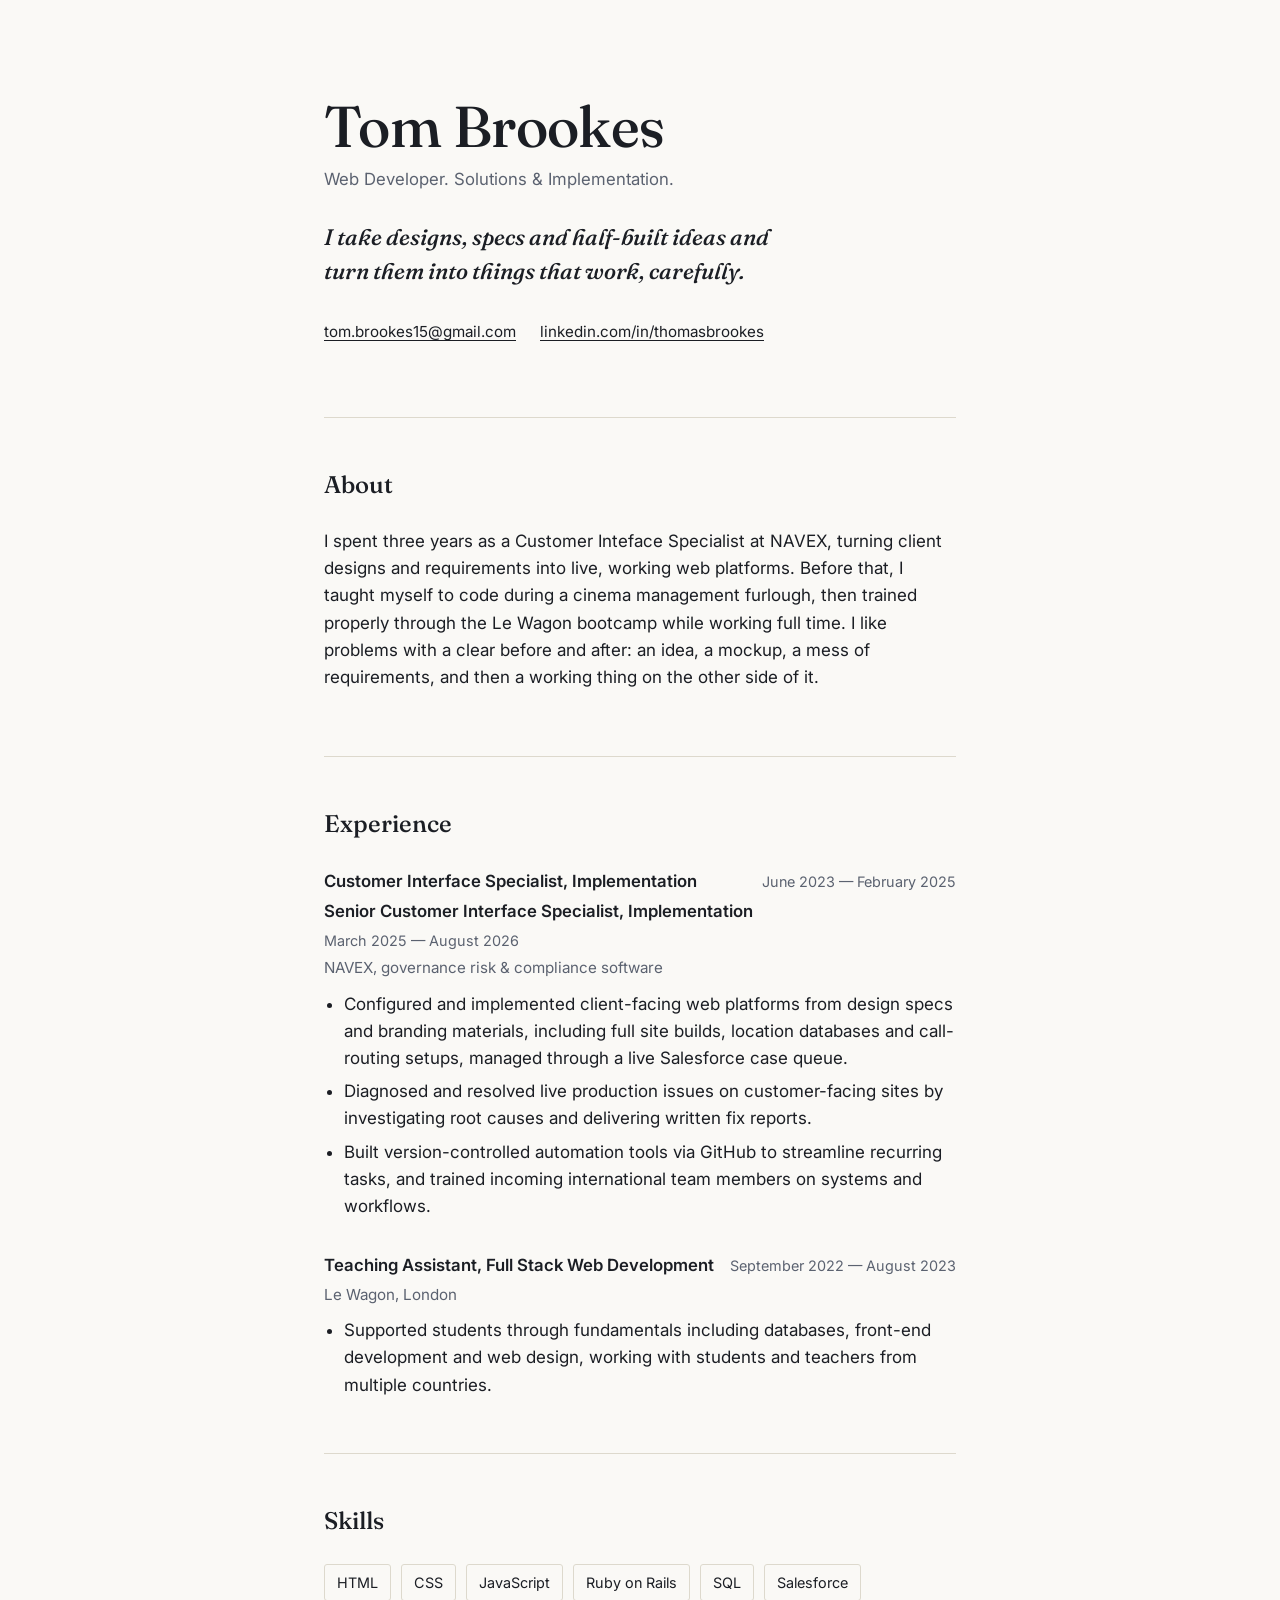
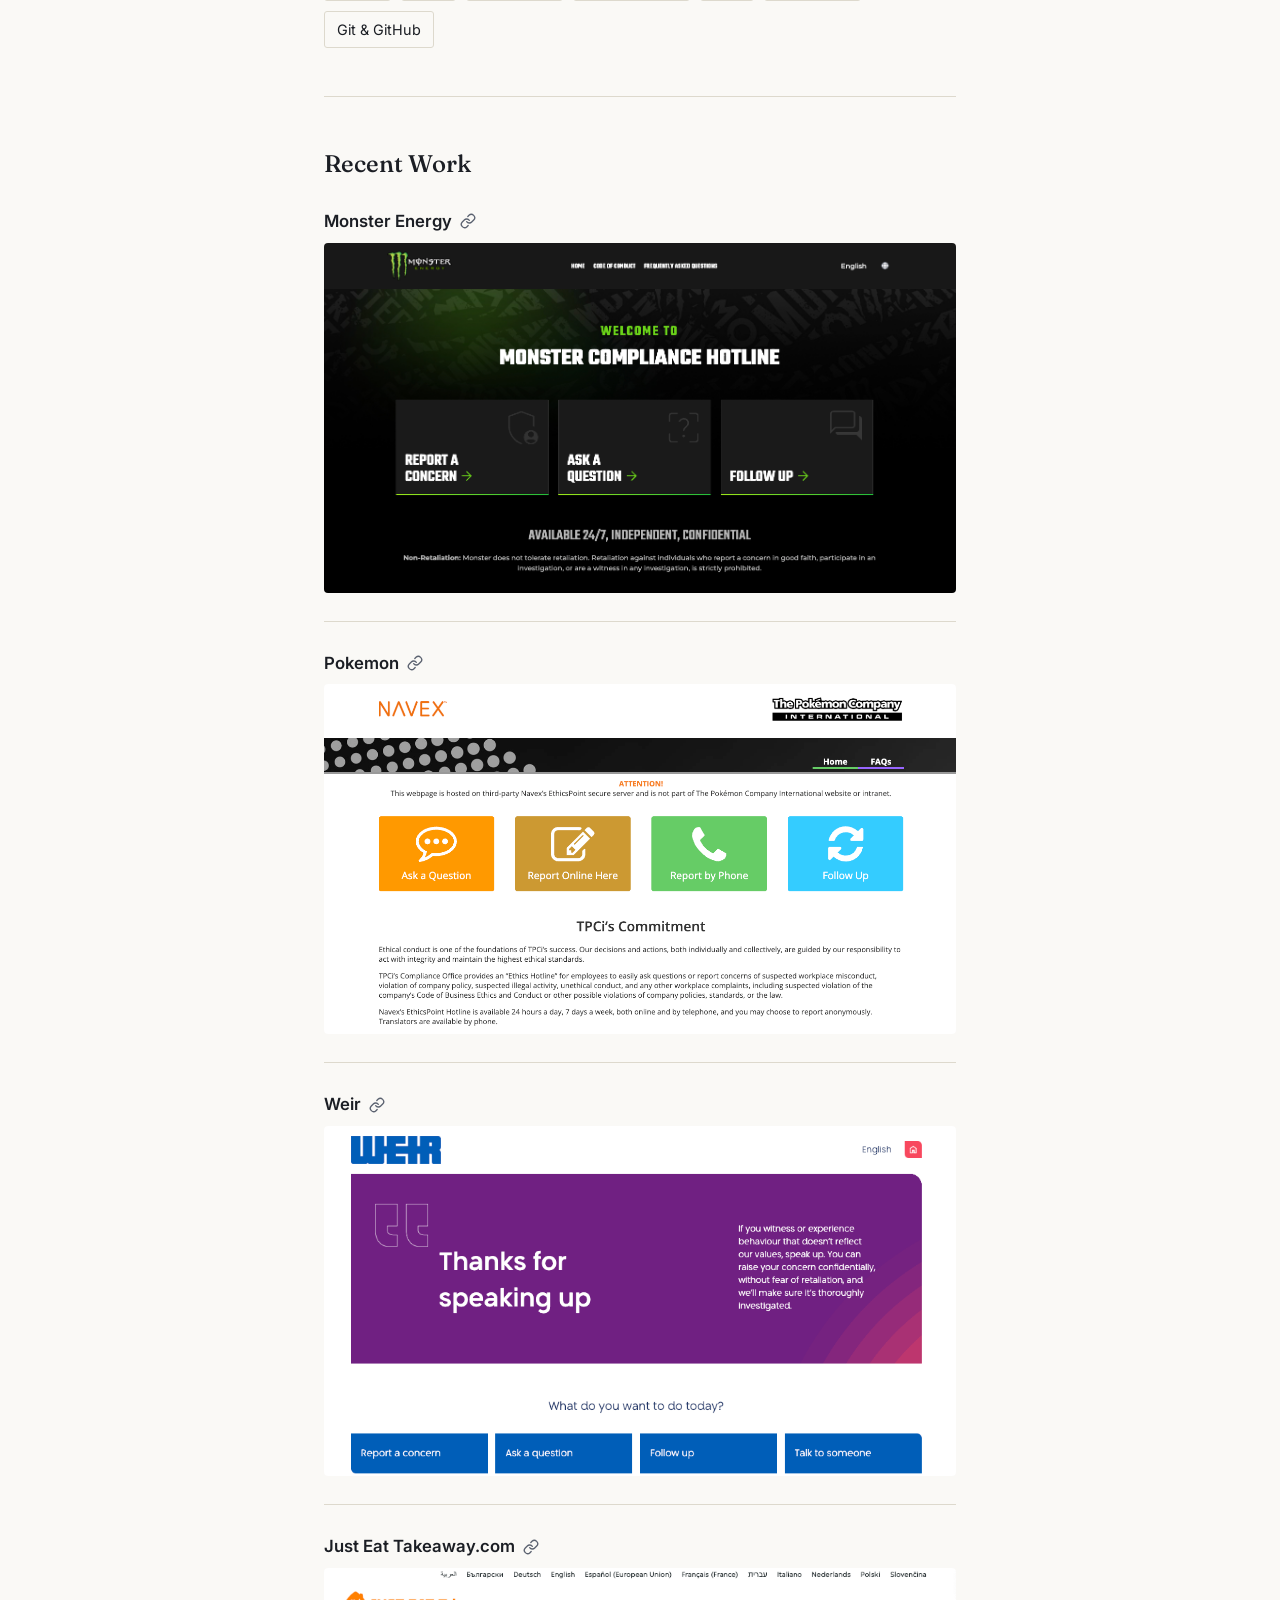
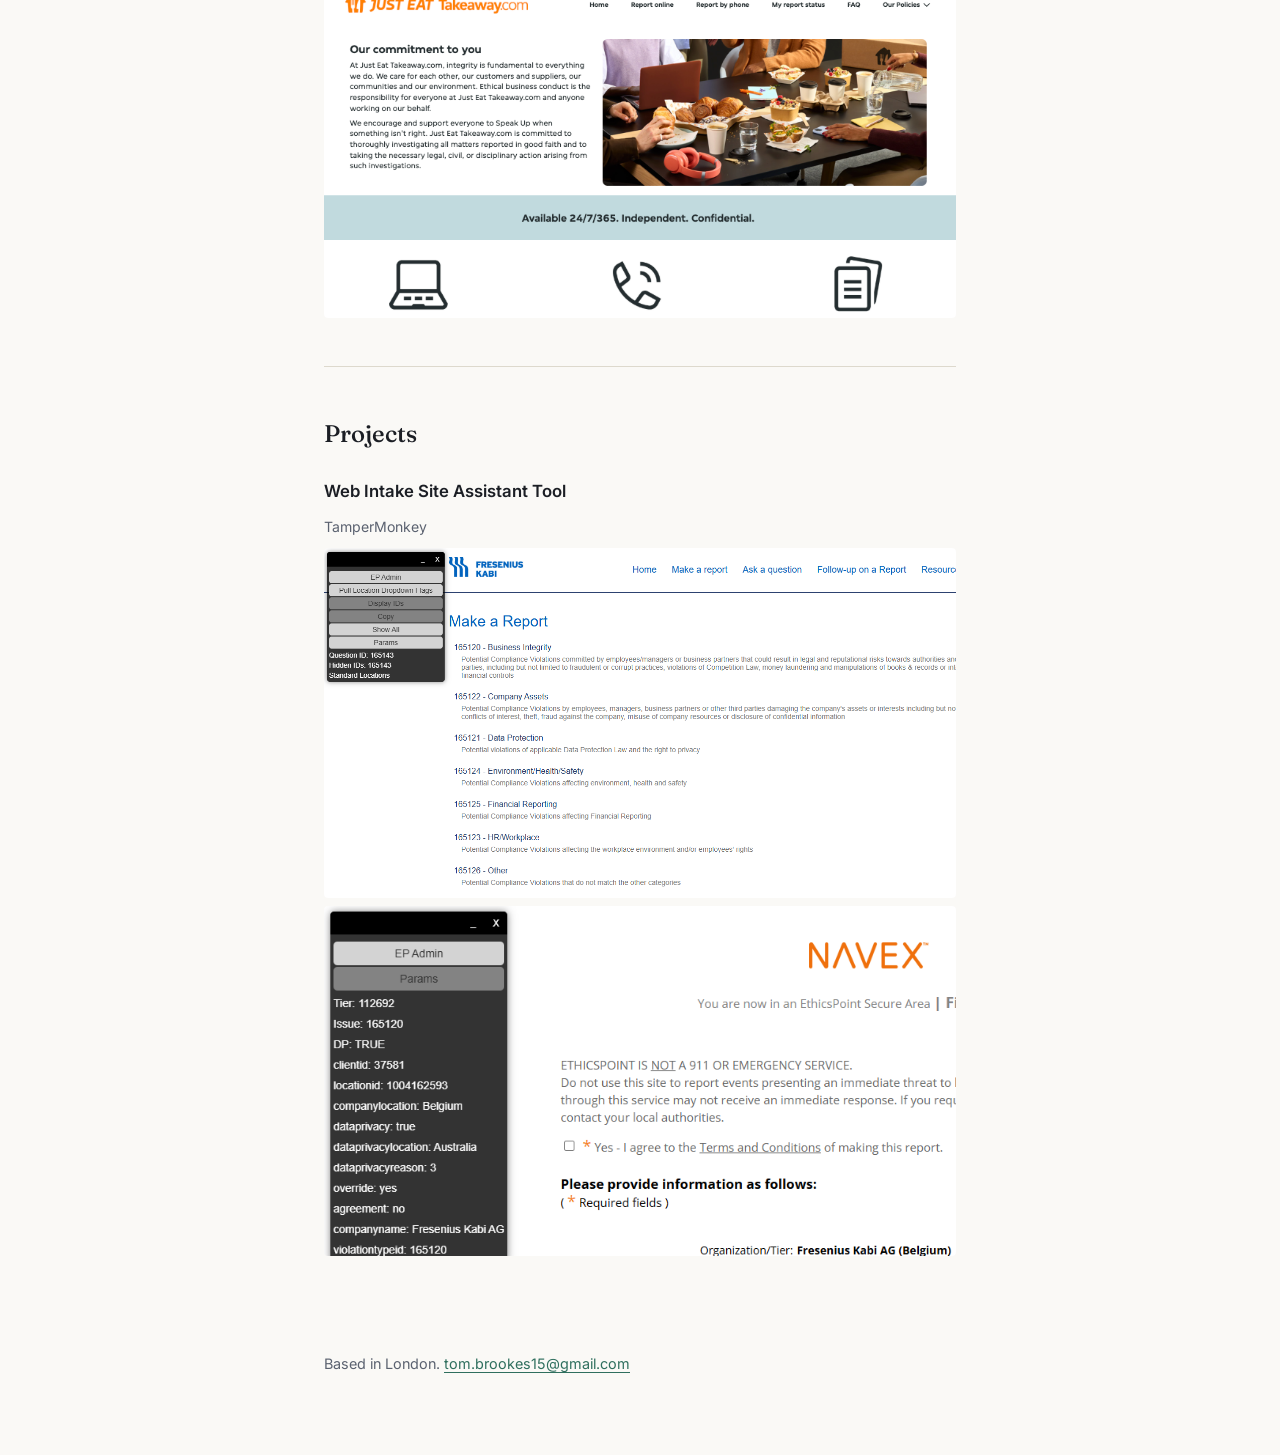
==== index.html @ 2d6aa116 "Restucture Added WIS links and reordered page" ====
<!DOCTYPE html>
<html lang="en">

<head>
    <meta charset="UTF-8">
    <meta name="viewport" content="width=device-width, initial-scale=1.0">
    <title>Tom Brookes — Web Developer</title>
    <meta name="description" content="Tom Brookes. Web Developer. Solutions and Implementation.">
    <link rel="stylesheet" href="style.css">
</head>

<body>
    <div class="wrap">
        <header class="hero">
            <h1>Tom Brookes</h1>
            <p class="role">Web Developer. Solutions &amp; Implementation.</p>
            <p class="statement">I take designs, specs and half-built ideas and turn them into things that work, carefully.</p>
            <nav class="contact-row">
                <a href="mailto:tom.brookes15@gmail.com">tom.brookes15@gmail.com</a>
                <a href="https://www.linkedin.com/in/thomasbrookes/">linkedin.com/in/thomasbrookes</a>
            </nav>
        </header>

        <section id="about">
            <h2>About</h2>
            <p class="lead">
                I spent three years as a Customer Inteface Specialist at NAVEX,
                turning client designs and requirements into live, working web platforms.
                Before that, I taught myself to code during a cinema management furlough,
                then trained properly through the Le Wagon bootcamp while working full
                time. I like problems with a clear before and after: an idea, a mockup,
                a mess of requirements, and then a working thing on the other side of it.
            </p>
        </section>

        <section id="experience">
            <h2>Experience</h2>

            <div class="entry">
                <div class="entry-head">
                    <h3>Customer Interface Specialist, Implementation</h3>
                    <span class="dates">June 2023 — February 2025</span>
                    <h3>Senior Customer Interface Specialist, Implementation</h3>
                    <span class="dates">March 2025 — August 2026</span>
                </div>
                <div class="org">NAVEX, governance risk &amp; compliance software</div>
                    <ul>
                        <li>Configured and implemented client-facing web platforms from design specs and branding materials, including full site builds, location databases and call-routing setups, managed through a live Salesforce case queue.</li>
                        <li>Diagnosed and resolved live production issues on customer-facing sites by investigating root causes and delivering written fix reports.</li>
                        <li>Built version-controlled automation tools via GitHub to streamline recurring tasks, and trained incoming international team members on systems and workflows.</li>
                    </ul>
            </div>

            <div class="entry">
                <div class="entry-head">
                    <h3>Teaching Assistant, Full Stack Web Development</h3>
                    <span class="dates">September 2022 — August 2023</span>
            </div>

            <div class="org">Le Wagon, London</div>
                <ul>
                    <li>Supported students through fundamentals including databases, front-end development and web design, working with students and teachers from multiple countries.</li>
                </ul>
            </div>
        </section>

        <section id="skills">
            <h2>Skills</h2>
            <div class="skills">
                <span>HTML</span>
                <span>CSS</span>
                <span>JavaScript</span>
                <span>Ruby on Rails</span>
                <span>SQL</span>
                <span>Salesforce</span>
                <span>Git &amp; GitHub</span>
            </div>
        </section>

        <section id="recent-work">
            <h2>Recent Work</h2>

            <div class="work">
                <h3>Monster Energy
                    <a class="work-link" href="https://secure.ethicspoint.com/domain/media/en/gui/1003482/index.html" target="_blank" rel="noopener" aria-label="Visit Monster Energy site">
                        <svg viewBox="0 0 24 24" width="16" height="16" fill="none" stroke="currentColor" stroke-width="2" stroke-linecap="round" stroke-linejoin="round" aria-hidden="true"><path d="M10 13a5 5 0 0 0 7.54.54l3-3a5 5 0 0 0-7.07-7.07l-1.72 1.71"/><path d="M14 11a5 5 0 0 0-7.54-.54l-3 3a5 5 0 0 0 7.07 7.07l1.71-1.71"/></svg>
                    </a>
                </h3>
                <p></p>
                <!-- <span class="meta">WordPress</span> -->
                <div class="screenshot monster"></div>
            </div>

            <div class="work">
                <h3>Pokemon
                    <a class="work-link" href="https://secure.ethicspoint.com/domain/media/en/gui/68422/index.html" target="_blank" rel="noopener" aria-label="Visit Pokemon site">
                        <svg viewBox="0 0 24 24" width="16" height="16" fill="none" stroke="currentColor" stroke-width="2" stroke-linecap="round" stroke-linejoin="round" aria-hidden="true"><path d="M10 13a5 5 0 0 0 7.54.54l3-3a5 5 0 0 0-7.07-7.07l-1.72 1.71"/><path d="M14 11a5 5 0 0 0-7.54-.54l-3 3a5 5 0 0 0 7.07 7.07l1.71-1.71"/></svg>
                    </a>
                </h3>
                <p></p>
                <!-- <span class="meta">Ruby on Rails, JavaScript ES6, SQL</span> -->
                <div class="screenshot pokemon"></div>
            </div>

            <div class="work">
                <h3>Weir
                    <a class="work-link" href="https://secure.ethicspoint.eu/domain/media/en/gui/102664/index.html" target="_blank" rel="noopener" aria-label="Visit Weir site">
                        <svg viewBox="0 0 24 24" width="16" height="16" fill="none" stroke="currentColor" stroke-width="2" stroke-linecap="round" stroke-linejoin="round" aria-hidden="true"><path d="M10 13a5 5 0 0 0 7.54.54l3-3a5 5 0 0 0-7.07-7.07l-1.72 1.71"/><path d="M14 11a5 5 0 0 0-7.54-.54l-3 3a5 5 0 0 0 7.07 7.07l1.71-1.71"/></svg>
                    </a>
                </h3>
                <p></p>
                <!-- <span class="meta">Ruby on Rails, JavaScript ES6, SQL</span> -->
                <div class="screenshot weir"></div>
            </div>

            <div class="work">
                <h3>Just Eat Takeaway.com
                    <a class="work-link" href="https://secure.ethicspoint.eu/domain/media/en/gui/114437/index.html" target="_blank" rel="noopener" aria-label="Visit Just Eat Takeaway.com site">
                        <svg viewBox="0 0 24 24" width="16" height="16" fill="none" stroke="currentColor" stroke-width="2" stroke-linecap="round" stroke-linejoin="round" aria-hidden="true"><path d="M10 13a5 5 0 0 0 7.54.54l3-3a5 5 0 0 0-7.07-7.07l-1.72 1.71"/><path d="M14 11a5 5 0 0 0-7.54-.54l-3 3a5 5 0 0 0 7.07 7.07l1.71-1.71"/></svg>
                    </a>
                </h3>
                <p></p>
                <!-- <span class="meta">Ruby on Rails, JavaScript ES6, SQL</span> -->
                <div class="screenshot jet"></div>
            </div>
        </section>

        <section id="projects">
            <h2>Projects</h2>

            <div class="project">
                <h3>Web Intake Site Assistant Tool</h3>
                <p></p>
                <span class="meta">TamperMonkey</span>
                <!-- <div class="screenshot tm-index"></div> -->
                <div class="screenshot tm-issues"></div>
                <div class="screenshot tm-params"></div>
            </div>

            <!-- <div class="project">
                <h3>Screen Pop Alert</h3>
                <p></p>
                <span class="meta">TamperMonkey</span>
                <div class="screenshot tm-greeting"></div>
            </div> -->
        </section>

        <footer>
            Based in London. <a href="mailto:tom.brookes15@gmail.com">tom.brookes15@gmail.com</a>
        </footer>
    </div>
</body>

</html>
---- style.css ----
@import url('https://fonts.googleapis.com/css2?family=Fraunces:ital,opsz,wght@0,9..144,100..900;1,9..144,100..900&family=Inter:ital,opsz,wght@0,14..32,100..900;1,14..32,100..900&display=swap');

:root {
  --bg: #faf9f6;
  --ink: #1b1e24;
  --muted: #5b6270;
  --accent: #2f6f5e;
  --line: #ddd9cd;
  --serif: 'Fraunces', serif;
  --sans: 'Inter', -apple-system, BlinkMacSystemFont, sans-serif;
}

* { box-sizing: border-box; }

body {
  margin: 0;
  background: var(--bg);
  color: var(--ink);
  font-family: var(--sans);
  font-size: 17px;
  line-height: 1.6;
  -webkit-font-smoothing: antialiased;
}

a { color: var(--accent); text-decoration-thickness: 1px; text-underline-offset: 3px; }
a:hover { text-decoration-thickness: 2px; }

.wrap {
  max-width: 680px;
  margin: 0 auto;
  padding: 0 24px;
}

header.hero {
  padding: 96px 0 72px;
}

.hero h1 {
  font-family: var(--serif);
  font-weight: 500;
  font-size: clamp(2.6rem, 6vw, 3.6rem);
  line-height: 1.08;
  margin: 0 0 8px;
  letter-spacing: -0.01em;
}

.hero .role {
  font-size: 1.05rem;
  color: var(--muted);
  margin: 0 0 28px;
}

.hero p.statement {
  font-family: var(--serif);
  font-style: italic;
  font-weight: 500;
  font-size: 1.4rem;
  line-height: 1.5;
  max-width: 30ch;
  color: var(--ink);
  margin: 0;
}

nav.contact-row {
  margin-top: 32px;
  font-size: 0.95rem;
  color: var(--muted);
}

nav.contact-row a { color: var(--ink); margin-right: 20px; }

section {
  padding: 48px 0;
  border-top: 1px solid var(--line);
}

section h2 {
  font-family: var(--serif);
  font-weight: 500;
  font-size: 1.5rem;
  margin: 0 0 24px;
}

section > p.lead {
  max-width: 58ch;
  color: var(--ink);
}

.entry {
  margin-bottom: 32px;
}
.entry:last-child { margin-bottom: 0; }

.entry-head {
  display: flex;
  justify-content: space-between;
  align-items: baseline;
  flex-wrap: wrap;
  gap: 4px 16px;
  margin-bottom: 4px;
}

.entry-head h3 {
  font-size: 1.05rem;
  font-weight: 600;
  margin: 0;
}

.entry-head .dates {
  font-size: 0.9rem;
  color: var(--muted);
  white-space: nowrap;
}

.entry .org {
  color: var(--muted);
  font-size: 0.95rem;
  margin-bottom: 10px;
}

.entry ul {
  margin: 0;
  padding-left: 20px;
}
.entry li { margin-bottom: 6px; }

.skills {
  display: flex;
  flex-wrap: wrap;
  gap: 10px;
}

.skills span {
  border: 1px solid var(--line);
  border-radius: 3px;
  padding: 6px 12px;
  font-size: 0.9rem;
  color: var(--ink);
}

.work,
.project {
  margin-bottom: 28px;
  padding-bottom: 28px;
  border-bottom: 1px solid var(--line);
}
.work:last-child { border-bottom: none; margin-bottom: 0; padding-bottom: 0;}
.project:last-child { border-bottom: none; margin-bottom: 0; padding-bottom: 0; }

.work h3,
.project h3 {
  font-size: 1.05rem;
  font-weight: 600;
  margin: 0 0 6px;
}

.work h3 {
  display: flex;
  align-items: center;
  gap: 8px;
}

.work-link {
  display: inline-flex;
  color: var(--muted);
  transition: color 0.15s ease;
}
.work-link:hover { color: var(--accent); }

.work p,
.project p {
  margin: 0 0 8px;
  color: var(--ink);
}

.work .meta,
.project .meta {
  font-size: 0.88rem;
  color: var(--muted);
}

.screenshot {
  width: 100%;
  height: 350px;
  background: #f5f5f5;
  border-radius: 4px;
  margin-top: 8px;
}

.screenshot.tm-index {
  background: url('/images/tm_index.png') no-repeat center / contain;
  height: 200px;
}

.screenshot.tm-issues {
  background: url('/images/tm_issues.png') no-repeat top left / cover;
}

.screenshot.tm-params {
  background: url('/images/tm_params.png') no-repeat top left / cover;
}

.screenshot.tm-greeting {
  background: url('/images/tm_greeting.png') no-repeat top center / cover;
}

.screenshot.monster {
  background: url('/images/img_monsterEnergy.png') no-repeat top center / cover;
}

.screenshot.pokemon {
  background: url('/images/img_thePokemonCompany.png') no-repeat top center / cover;
}

.screenshot.weir {
  background: url('/images/img_weir.png') no-repeat top center / cover;
}

.screenshot.jet {
  background: url('/images/img_jet.png') no-repeat top center / cover;
}

.placeholder {
  background: #fff7e6;
  border: 1px dashed #d9b36a;
  color: #7a5a1e;
  font-size: 0.82rem;
  padding: 2px 8px;
  border-radius: 3px;
}

footer {
  padding: 48px 0 80px;
  color: var(--muted);
  font-size: 0.9rem;
}

@media (max-width: 520px) {
  header.hero { padding: 64px 0 48px; }
  .entry-head { flex-direction: column; }
}
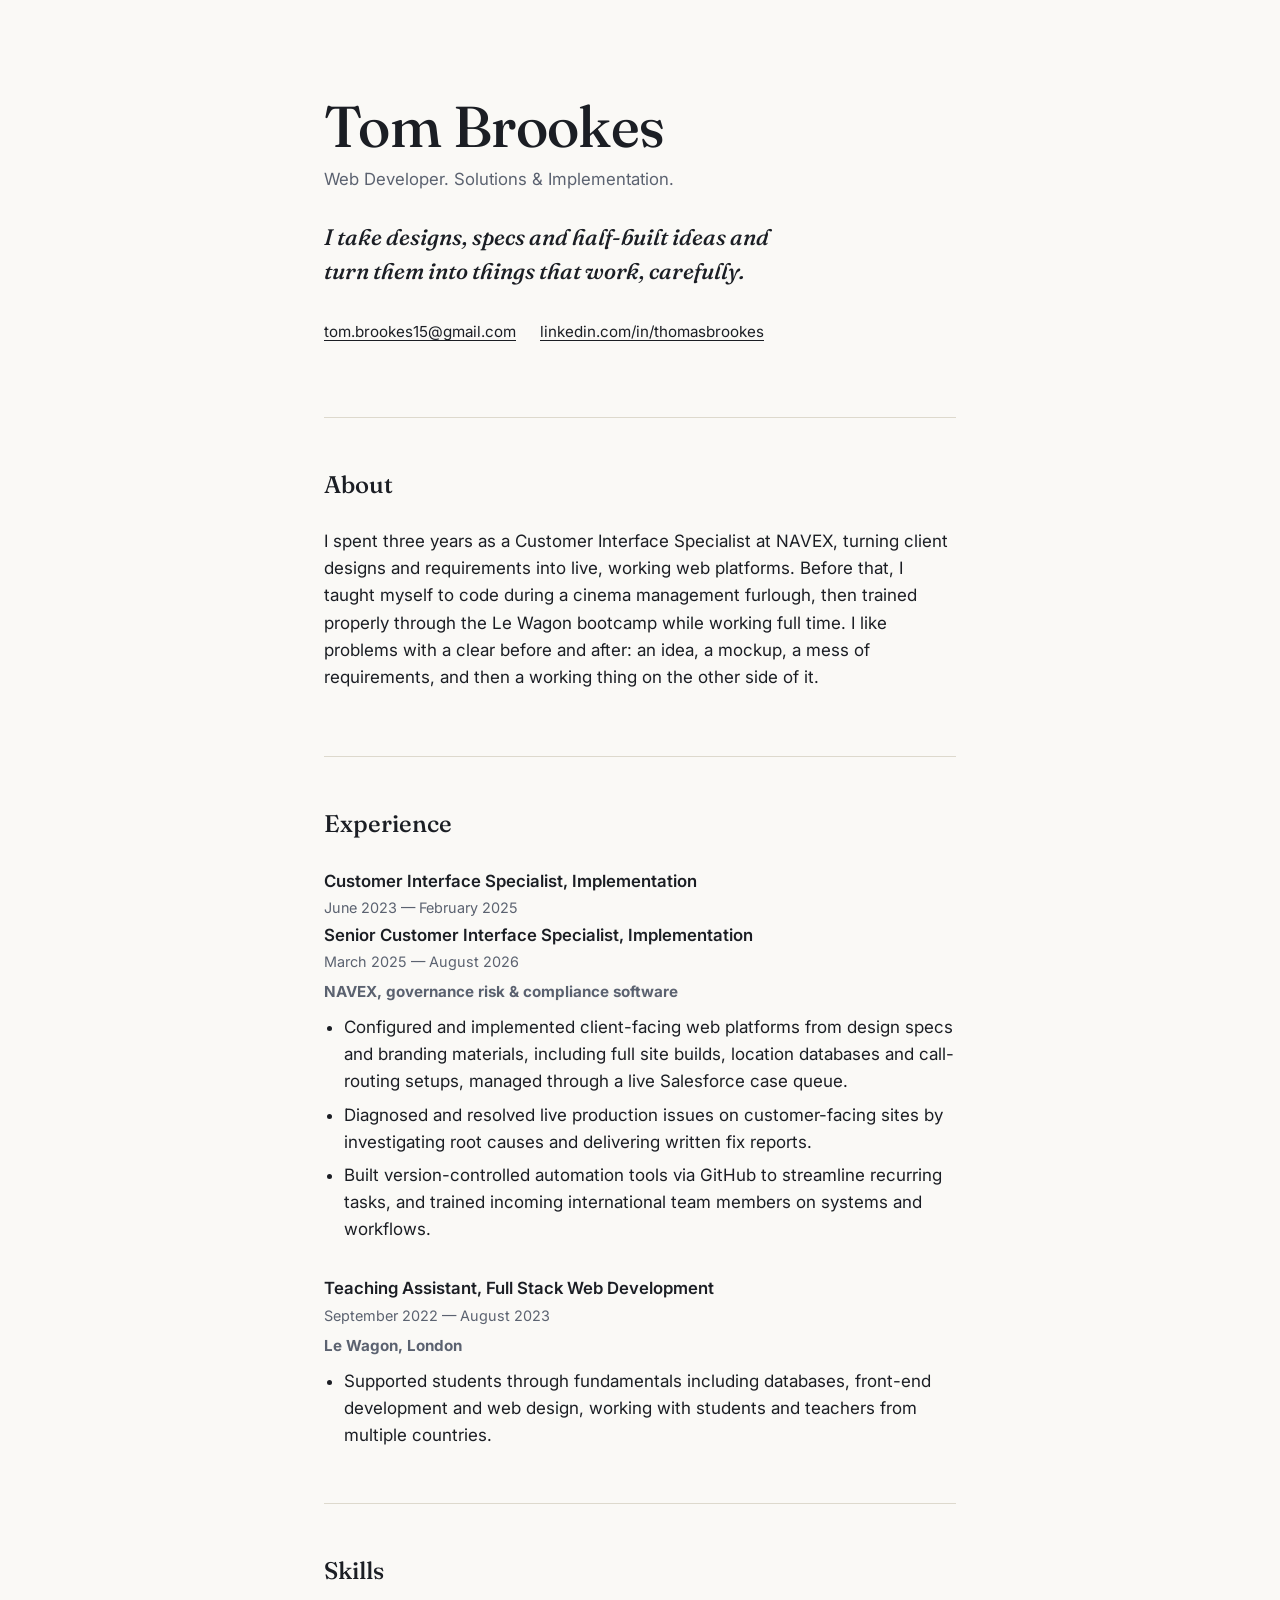
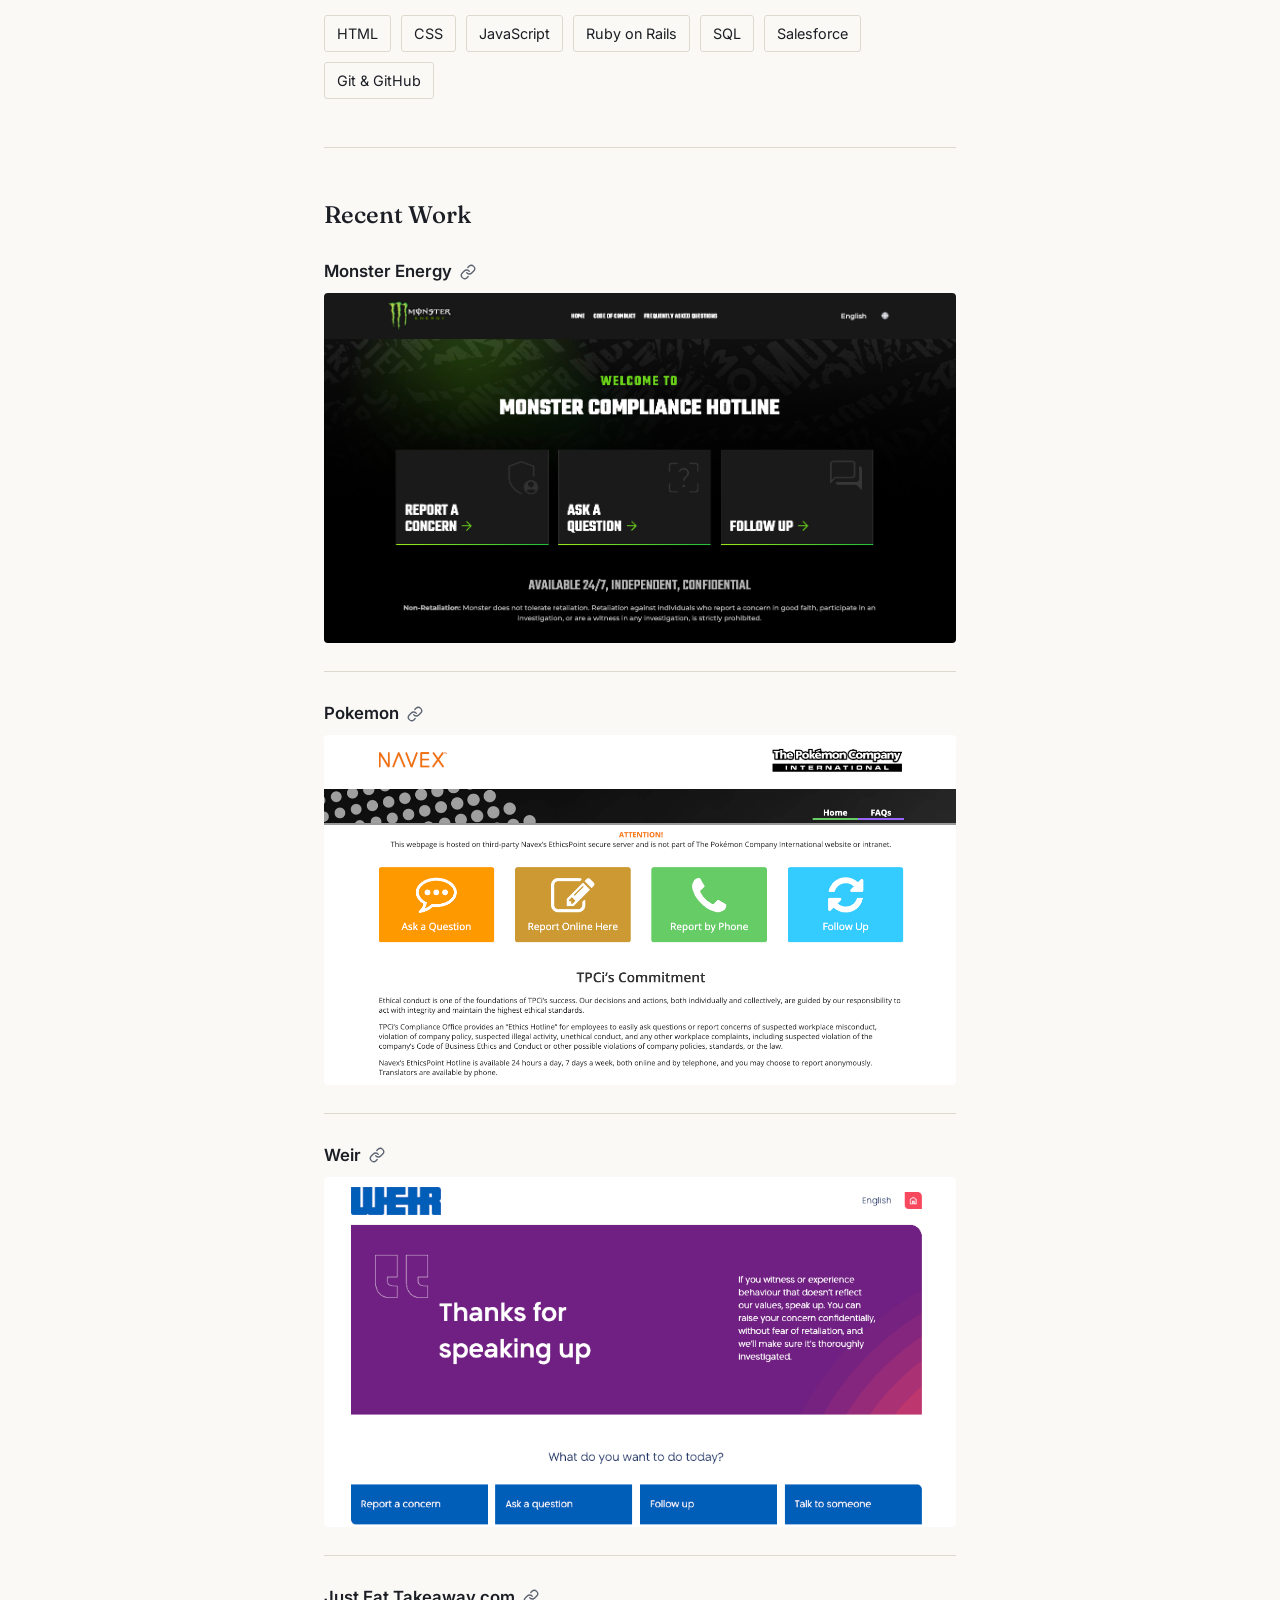
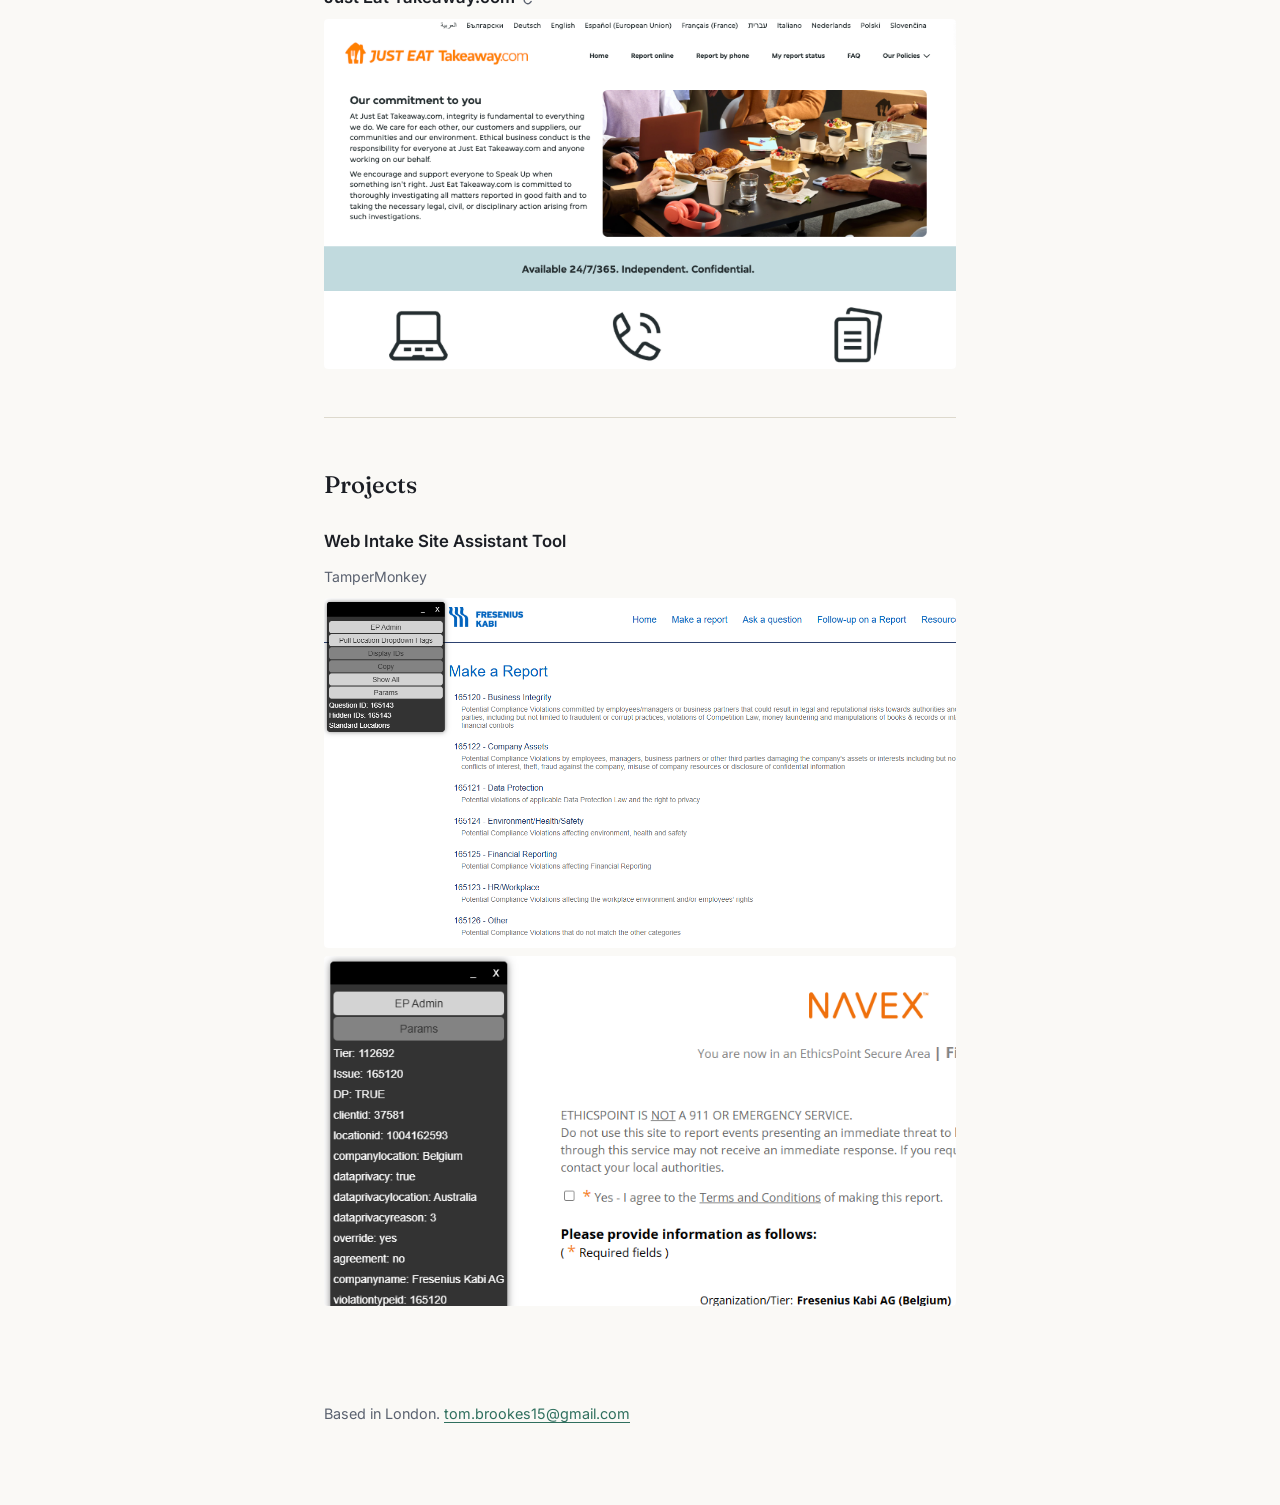
==== commit 7fc30935: "Self QA Corrected typo and restructured experience" ====
--- a/index.html
+++ b/index.html
@@ -24,7 +24,7 @@
         <section id="about">
             <h2>About</h2>
             <p class="lead">
-                I spent three years as a Customer Inteface Specialist at NAVEX,
+                I spent three years as a Customer Interface Specialist at NAVEX,
                 turning client designs and requirements into live, working web platforms.
                 Before that, I taught myself to code during a cinema management furlough,
                 then trained properly through the Le Wagon bootcamp while working full
@@ -38,10 +38,10 @@
 
             <div class="entry">
                 <div class="entry-head">
-                    <h3>Customer Interface Specialist, Implementation</h3>
-                    <span class="dates">June 2023 — February 2025</span>
-                    <h3>Senior Customer Interface Specialist, Implementation</h3>
-                    <span class="dates">March 2025 — August 2026</span>
+                  <h3>Customer Interface Specialist, Implementation</h3>
+                  <span class="dates">June 2023 — February 2025</span>
+                  <h3>Senior Customer Interface Specialist, Implementation</h3>
+                  <span class="dates">March 2025 — August 2026</span>
                 </div>
                 <div class="org">NAVEX, governance risk &amp; compliance software</div>
                     <ul>
--- a/style.css
+++ b/style.css
@@ -92,10 +92,6 @@
 .entry:last-child { margin-bottom: 0; }
 
 .entry-head {
-  display: flex;
-  justify-content: space-between;
-  align-items: baseline;
-  flex-wrap: wrap;
   gap: 4px 16px;
   margin-bottom: 4px;
 }
@@ -116,6 +112,7 @@
   color: var(--muted);
   font-size: 0.95rem;
   margin-bottom: 10px;
+  font-weight: bold;
 }
 
 .entry ul {
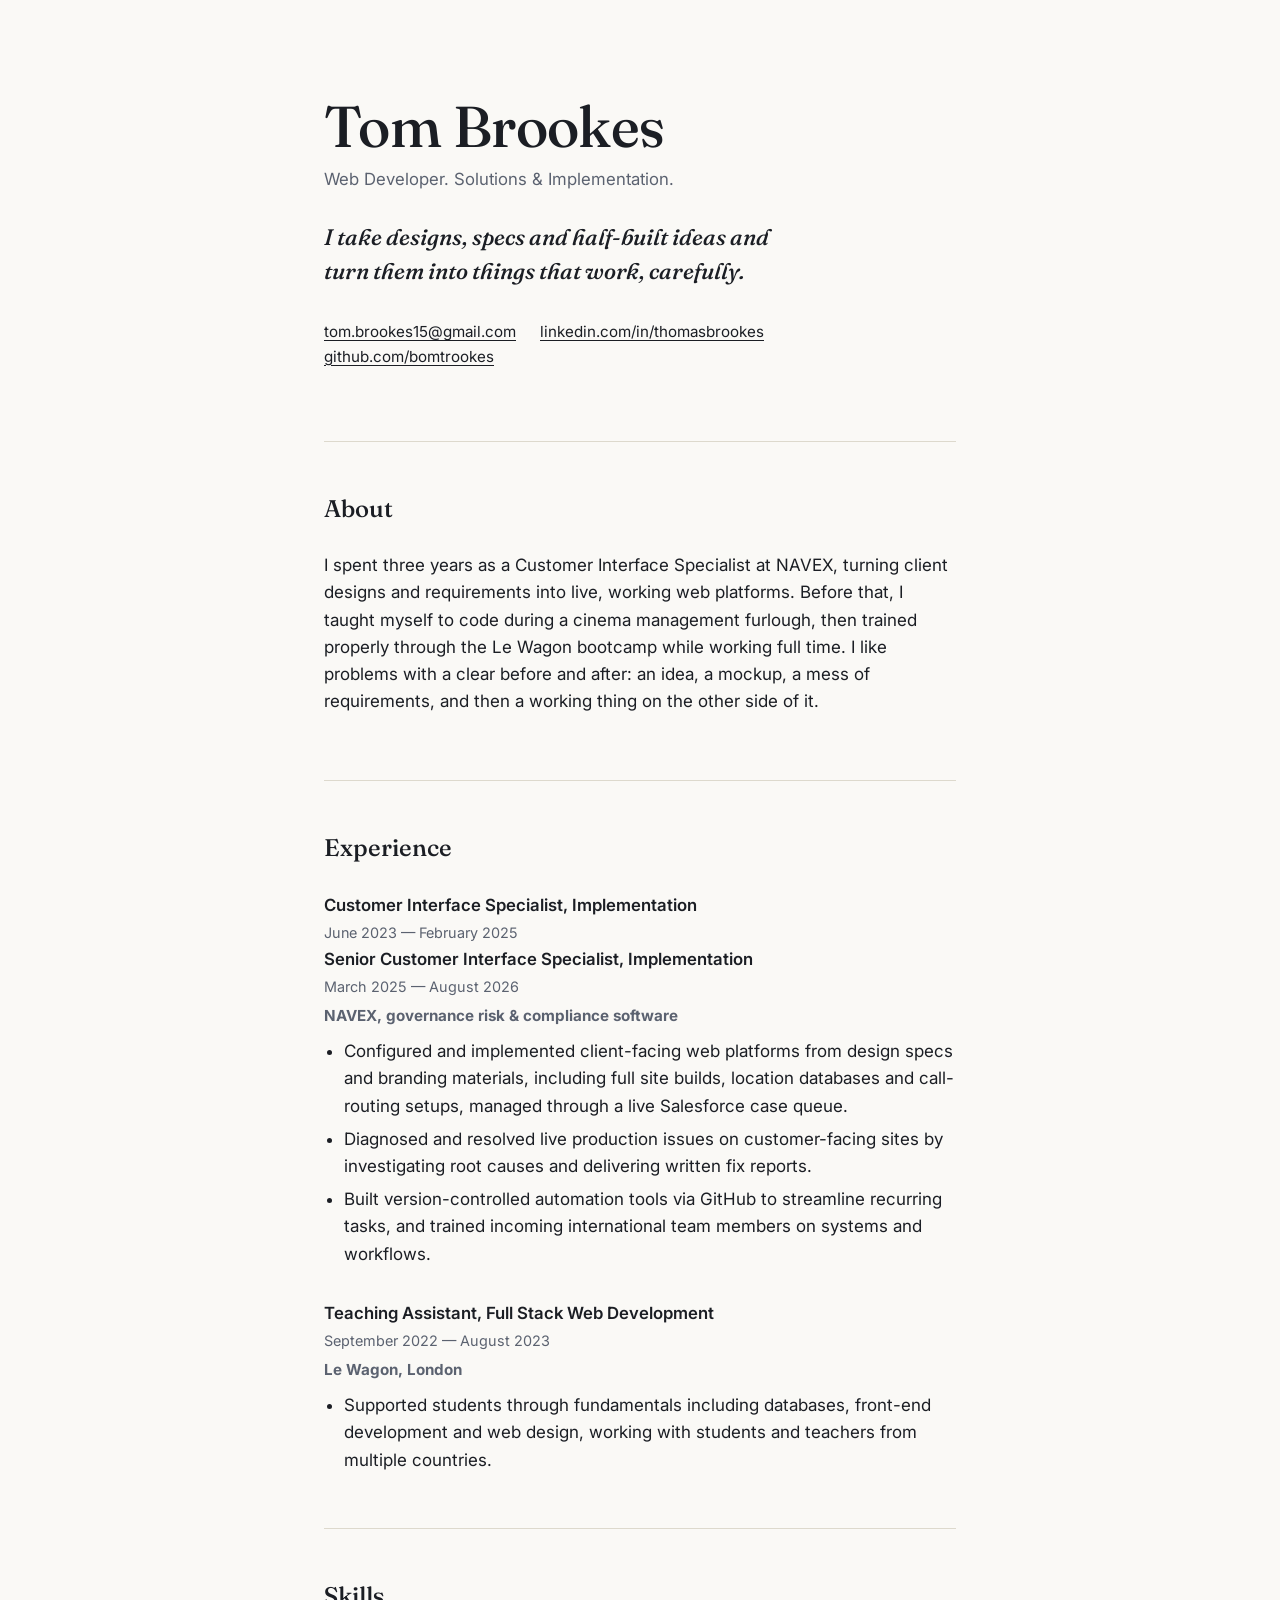
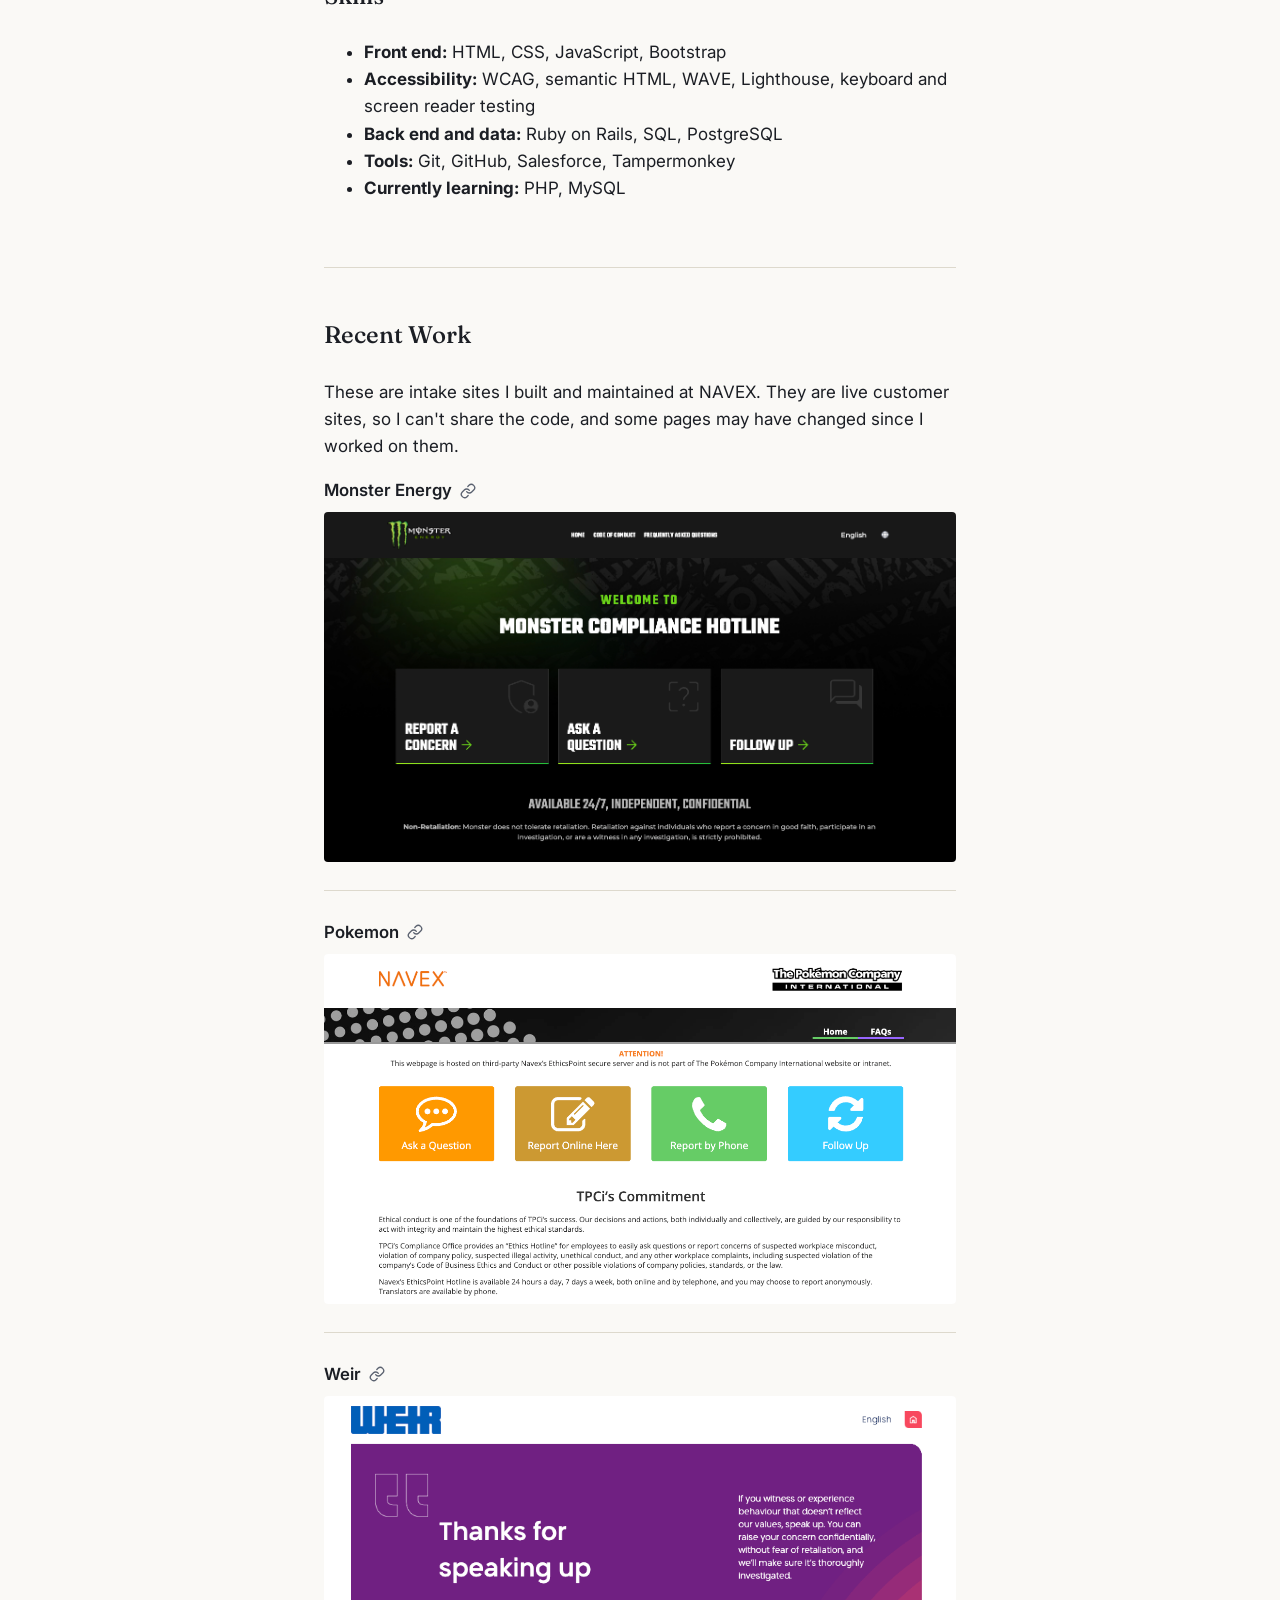
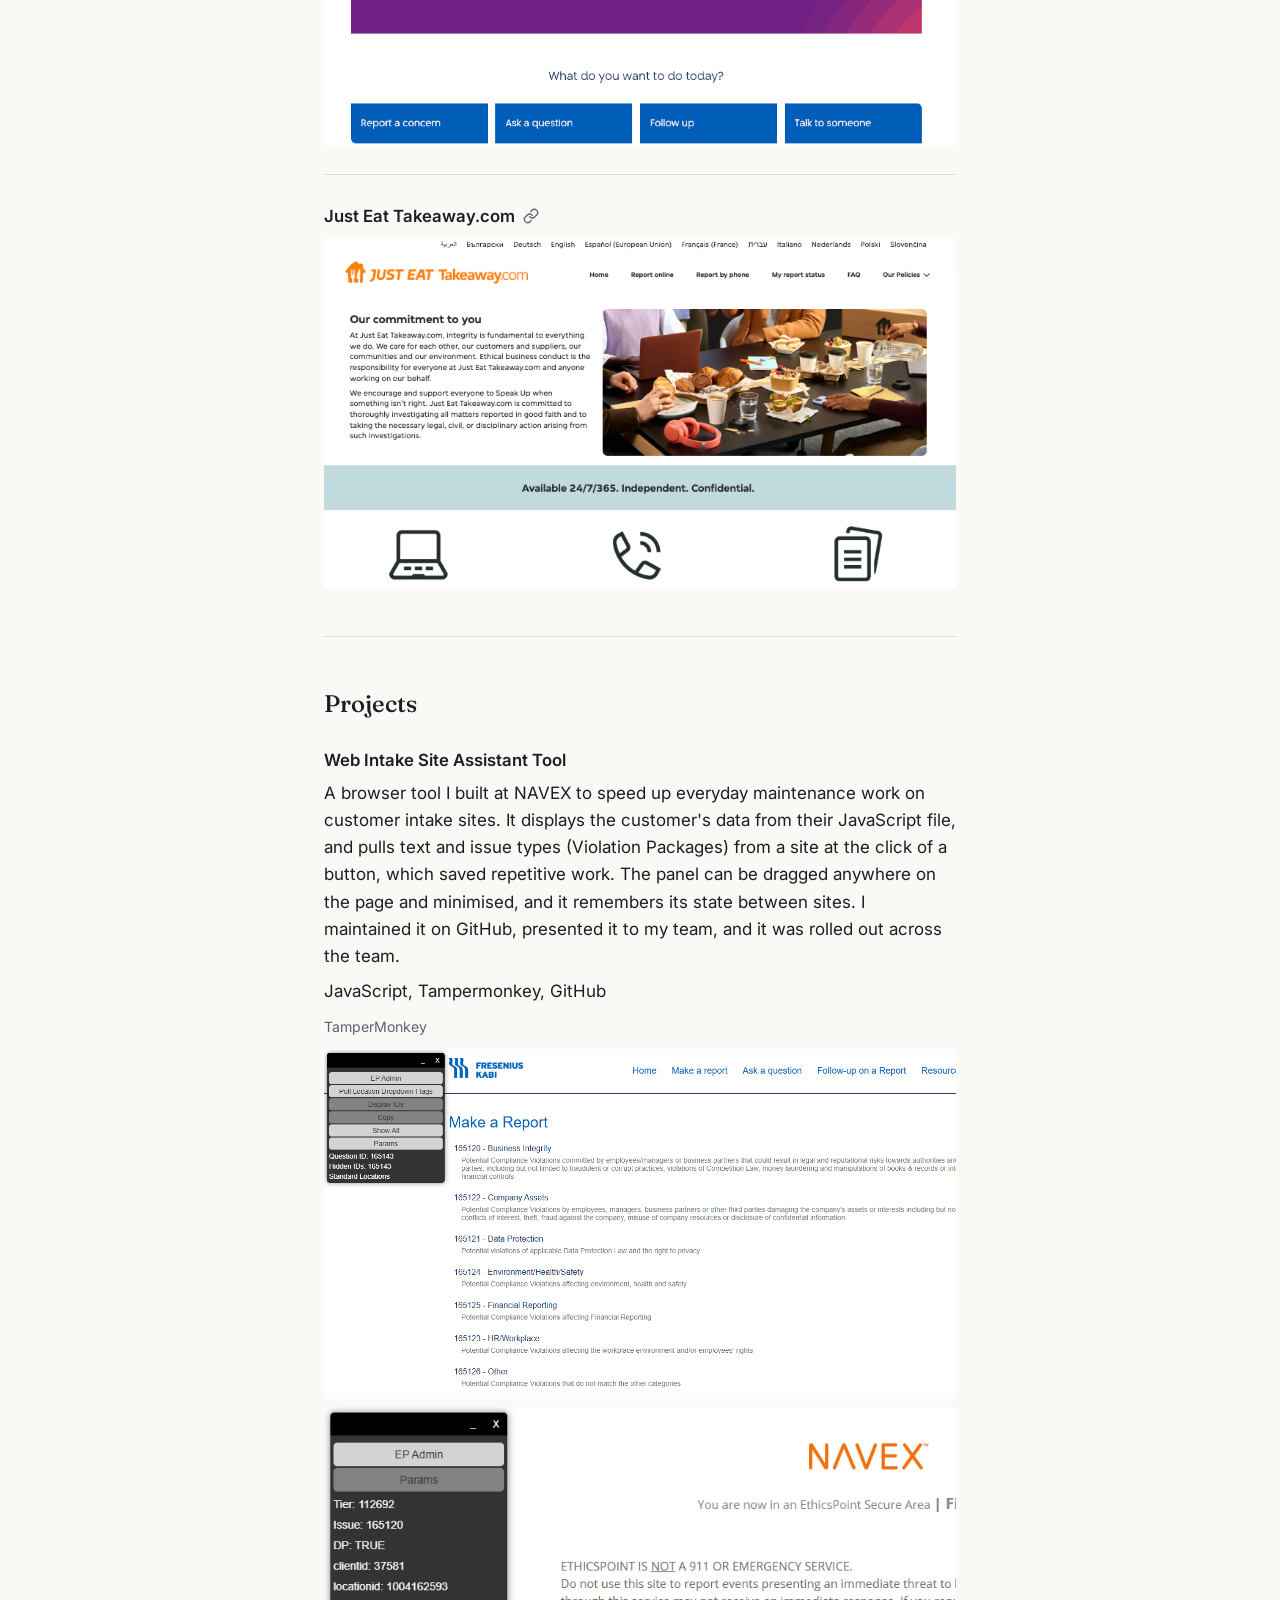
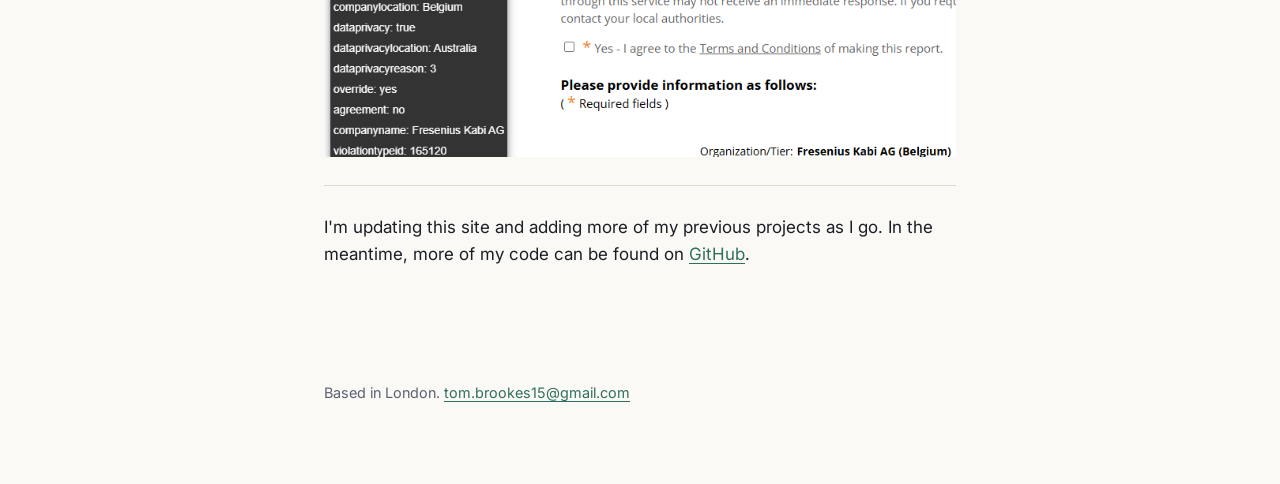
==== commit 1a224925: "Update content and improve accessibility Content - Add GitHub link to the contact row - Replace skil" ====
--- a/index.html
+++ b/index.html
@@ -10,19 +10,23 @@
 </head>
 
 <body>
+    <a class="skip-link" href="#main-content">Skip to main content</a>
+
     <div class="wrap">
         <header class="hero">
             <h1>Tom Brookes</h1>
             <p class="role">Web Developer. Solutions &amp; Implementation.</p>
             <p class="statement">I take designs, specs and half-built ideas and turn them into things that work, carefully.</p>
-            <nav class="contact-row">
+            <nav class="contact-row" aria-label="Contact">
                 <a href="mailto:tom.brookes15@gmail.com">tom.brookes15@gmail.com</a>
-                <a href="https://www.linkedin.com/in/thomasbrookes/">linkedin.com/in/thomasbrookes</a>
+                <a href="https://www.linkedin.com/in/thomasbrookes/" target="_blank" rel="noopener noreferrer">linkedin.com/in/thomasbrookes<span class="visually-hidden"> (opens in new tab)</span></a>
+                <a href="https://github.com/bomtrookes" target="_blank" rel="noopener noreferrer">github.com/bomtrookes<span class="visually-hidden"> (opens in new tab)</span></a>
             </nav>
         </header>
 
-        <section id="about">
-            <h2>About</h2>
+        <main id="main-content" tabindex="-1">
+        <section id="about" aria-labelledby="about-heading">
+            <h2 id="about-heading">About</h2>
             <p class="lead">
                 I spent three years as a Customer Interface Specialist at NAVEX,
                 turning client designs and requirements into live, working web platforms.
@@ -33,8 +37,8 @@
             </p>
         </section>
 
-        <section id="experience">
-            <h2>Experience</h2>
+        <section id="experience" aria-labelledby="experience-heading">
+            <h2 id="experience-heading">Experience</h2>
 
             <div class="entry">
                 <div class="entry-head">
@@ -64,88 +68,80 @@
             </div>
         </section>
 
-        <section id="skills">
-            <h2>Skills</h2>
-            <div class="skills">
-                <span>HTML</span>
-                <span>CSS</span>
-                <span>JavaScript</span>
-                <span>Ruby on Rails</span>
-                <span>SQL</span>
-                <span>Salesforce</span>
-                <span>Git &amp; GitHub</span>
-            </div>
+        <section id="skills" aria-labelledby="skills-heading">
+            <h2 id="skills-heading">Skills</h2>
+              <ul>
+                <li><strong>Front end:</strong> HTML, CSS, JavaScript, Bootstrap</li>
+                <li><strong>Accessibility:</strong> WCAG, semantic HTML, WAVE, Lighthouse, keyboard and screen reader testing</li>
+                <li><strong>Back end and data:</strong> Ruby on Rails, SQL, PostgreSQL</li>
+                <li><strong>Tools:</strong> Git, GitHub, Salesforce, Tampermonkey</li>
+                <li><strong>Currently learning:</strong> PHP, MySQL</li>
+              </ul>
         </section>
 
-        <section id="recent-work">
-            <h2>Recent Work</h2>
+        <section id="recent-work" aria-labelledby="recent-work-heading">
+            <h2 id="recent-work-heading">Recent Work</h2>
+            <p>These are intake sites I built and maintained at NAVEX. They are live customer sites, so I can't share the code, and some pages may have changed since I worked on them.</p>
 
             <div class="work">
                 <h3>Monster Energy
-                    <a class="work-link" href="https://secure.ethicspoint.com/domain/media/en/gui/1003482/index.html" target="_blank" rel="noopener" aria-label="Visit Monster Energy site">
+                    <a class="work-link" href="https://secure.ethicspoint.com/domain/media/en/gui/1003482/index.html" target="_blank" rel="noopener noreferrer" aria-label="Visit Monster Energy site (opens in new tab)">
                         <svg viewBox="0 0 24 24" width="16" height="16" fill="none" stroke="currentColor" stroke-width="2" stroke-linecap="round" stroke-linejoin="round" aria-hidden="true"><path d="M10 13a5 5 0 0 0 7.54.54l3-3a5 5 0 0 0-7.07-7.07l-1.72 1.71"/><path d="M14 11a5 5 0 0 0-7.54-.54l-3 3a5 5 0 0 0 7.07 7.07l1.71-1.71"/></svg>
                     </a>
                 </h3>
-                <p></p>
                 <!-- <span class="meta">WordPress</span> -->
-                <div class="screenshot monster"></div>
+                <div class="screenshot monster" role="img" aria-label="Screenshot of the Monster Energy site"></div>
             </div>
 
             <div class="work">
                 <h3>Pokemon
-                    <a class="work-link" href="https://secure.ethicspoint.com/domain/media/en/gui/68422/index.html" target="_blank" rel="noopener" aria-label="Visit Pokemon site">
+                    <a class="work-link" href="https://secure.ethicspoint.com/domain/media/en/gui/68422/index.html" target="_blank" rel="noopener noreferrer" aria-label="Visit Pokemon site (opens in new tab)">
                         <svg viewBox="0 0 24 24" width="16" height="16" fill="none" stroke="currentColor" stroke-width="2" stroke-linecap="round" stroke-linejoin="round" aria-hidden="true"><path d="M10 13a5 5 0 0 0 7.54.54l3-3a5 5 0 0 0-7.07-7.07l-1.72 1.71"/><path d="M14 11a5 5 0 0 0-7.54-.54l-3 3a5 5 0 0 0 7.07 7.07l1.71-1.71"/></svg>
                     </a>
                 </h3>
-                <p></p>
                 <!-- <span class="meta">Ruby on Rails, JavaScript ES6, SQL</span> -->
-                <div class="screenshot pokemon"></div>
+                <div class="screenshot pokemon" role="img" aria-label="Screenshot of the Pokemon site"></div>
             </div>
 
             <div class="work">
                 <h3>Weir
-                    <a class="work-link" href="https://secure.ethicspoint.eu/domain/media/en/gui/102664/index.html" target="_blank" rel="noopener" aria-label="Visit Weir site">
+                    <a class="work-link" href="https://secure.ethicspoint.eu/domain/media/en/gui/102664/index.html" target="_blank" rel="noopener noreferrer" aria-label="Visit Weir site (opens in new tab)">
                         <svg viewBox="0 0 24 24" width="16" height="16" fill="none" stroke="currentColor" stroke-width="2" stroke-linecap="round" stroke-linejoin="round" aria-hidden="true"><path d="M10 13a5 5 0 0 0 7.54.54l3-3a5 5 0 0 0-7.07-7.07l-1.72 1.71"/><path d="M14 11a5 5 0 0 0-7.54-.54l-3 3a5 5 0 0 0 7.07 7.07l1.71-1.71"/></svg>
                     </a>
                 </h3>
-                <p></p>
                 <!-- <span class="meta">Ruby on Rails, JavaScript ES6, SQL</span> -->
-                <div class="screenshot weir"></div>
+                <div class="screenshot weir" role="img" aria-label="Screenshot of the Weir site"></div>
             </div>
 
             <div class="work">
                 <h3>Just Eat Takeaway.com
-                    <a class="work-link" href="https://secure.ethicspoint.eu/domain/media/en/gui/114437/index.html" target="_blank" rel="noopener" aria-label="Visit Just Eat Takeaway.com site">
+                    <a class="work-link" href="https://secure.ethicspoint.eu/domain/media/en/gui/114437/index.html" target="_blank" rel="noopener noreferrer" aria-label="Visit Just Eat Takeaway.com site (opens in new tab)">
                         <svg viewBox="0 0 24 24" width="16" height="16" fill="none" stroke="currentColor" stroke-width="2" stroke-linecap="round" stroke-linejoin="round" aria-hidden="true"><path d="M10 13a5 5 0 0 0 7.54.54l3-3a5 5 0 0 0-7.07-7.07l-1.72 1.71"/><path d="M14 11a5 5 0 0 0-7.54-.54l-3 3a5 5 0 0 0 7.07 7.07l1.71-1.71"/></svg>
                     </a>
                 </h3>
-                <p></p>
                 <!-- <span class="meta">Ruby on Rails, JavaScript ES6, SQL</span> -->
-                <div class="screenshot jet"></div>
+                <div class="screenshot jet" role="img" aria-label="Screenshot of the Just Eat Takeaway.com site"></div>
             </div>
         </section>
 
-        <section id="projects">
-            <h2>Projects</h2>
+        <section id="projects" aria-labelledby="projects-heading">
+            <h2 id="projects-heading">Projects</h2>
 
             <div class="project">
                 <h3>Web Intake Site Assistant Tool</h3>
-                <p></p>
+                <p>A browser tool I built at NAVEX to speed up everyday maintenance work on customer intake sites. It displays the customer's data from their JavaScript file, and pulls text and issue types (Violation Packages) from a site at the click of a button, which saved repetitive work. The panel can be dragged anywhere on the page and minimised, and it remembers its state between sites. I maintained it on GitHub, presented it to my team, and it was rolled out across the team.</p>
+                <p>JavaScript, Tampermonkey, GitHub</p>
                 <span class="meta">TamperMonkey</span>
                 <!-- <div class="screenshot tm-index"></div> -->
-                <div class="screenshot tm-issues"></div>
-                <div class="screenshot tm-params"></div>
+                <div class="screenshot tm-issues" role="img" aria-label="Screenshot of the Web Intake Site Assistant Tool showing detected site issues"></div>
+                <div class="screenshot tm-params" role="img" aria-label="Screenshot of the Web Intake Site Assistant Tool showing site parameters"></div>
             </div>
 
-            <!-- <div class="project">
-                <h3>Screen Pop Alert</h3>
-                <p></p>
-                <span class="meta">TamperMonkey</span>
-                <div class="screenshot tm-greeting"></div>
-            </div> -->
+            <p>I'm updating this site and adding more of my previous projects as I go. In the meantime, more of my code can be found on <a href="https://github.com/bomtrookes">GitHub</a>.</p>
         </section>
+        </main>
 
-        <footer>
+        <footer aria-label="Site footer">
             Based in London. <a href="mailto:tom.brookes15@gmail.com">tom.brookes15@gmail.com</a>
         </footer>
     </div>
--- a/style.css
+++ b/style.css
@@ -159,10 +159,13 @@
 
 .work-link {
   display: inline-flex;
+  padding: 4px;
+  margin: -4px;
   color: var(--muted);
   transition: color 0.15s ease;
 }
-.work-link:hover { color: var(--accent); }
+.work-link:hover,
+.work-link:focus-visible { color: var(--accent); }
 
 .work p,
 .project p {
@@ -236,3 +239,43 @@
   header.hero { padding: 64px 0 48px; }
   .entry-head { flex-direction: column; }
 }
+
+/* Accessibility */
+.skip-link {
+  position: absolute;
+  top: 0;
+  left: 0;
+  z-index: 1000;
+  padding: 12px 18px;
+  background: var(--ink);
+  color: var(--bg);
+  font-weight: 600;
+  text-decoration: none;
+  transform: translateY(-120%);
+  transition: transform 0.15s ease;
+}
+.skip-link:focus { transform: translateY(0); }
+
+.visually-hidden {
+  position: absolute !important;
+  width: 1px;
+  height: 1px;
+  padding: 0;
+  margin: -1px;
+  overflow: hidden;
+  clip: rect(0, 0, 0, 0);
+  white-space: nowrap;
+  border: 0;
+}
+
+a:focus-visible {
+  outline: 2px solid var(--accent);
+  outline-offset: 3px;
+  border-radius: 2px;
+}
+
+main:focus { outline: none; }
+
+@media (prefers-reduced-motion: reduce) {
+  .skip-link, .work-link { transition: none; }
+}
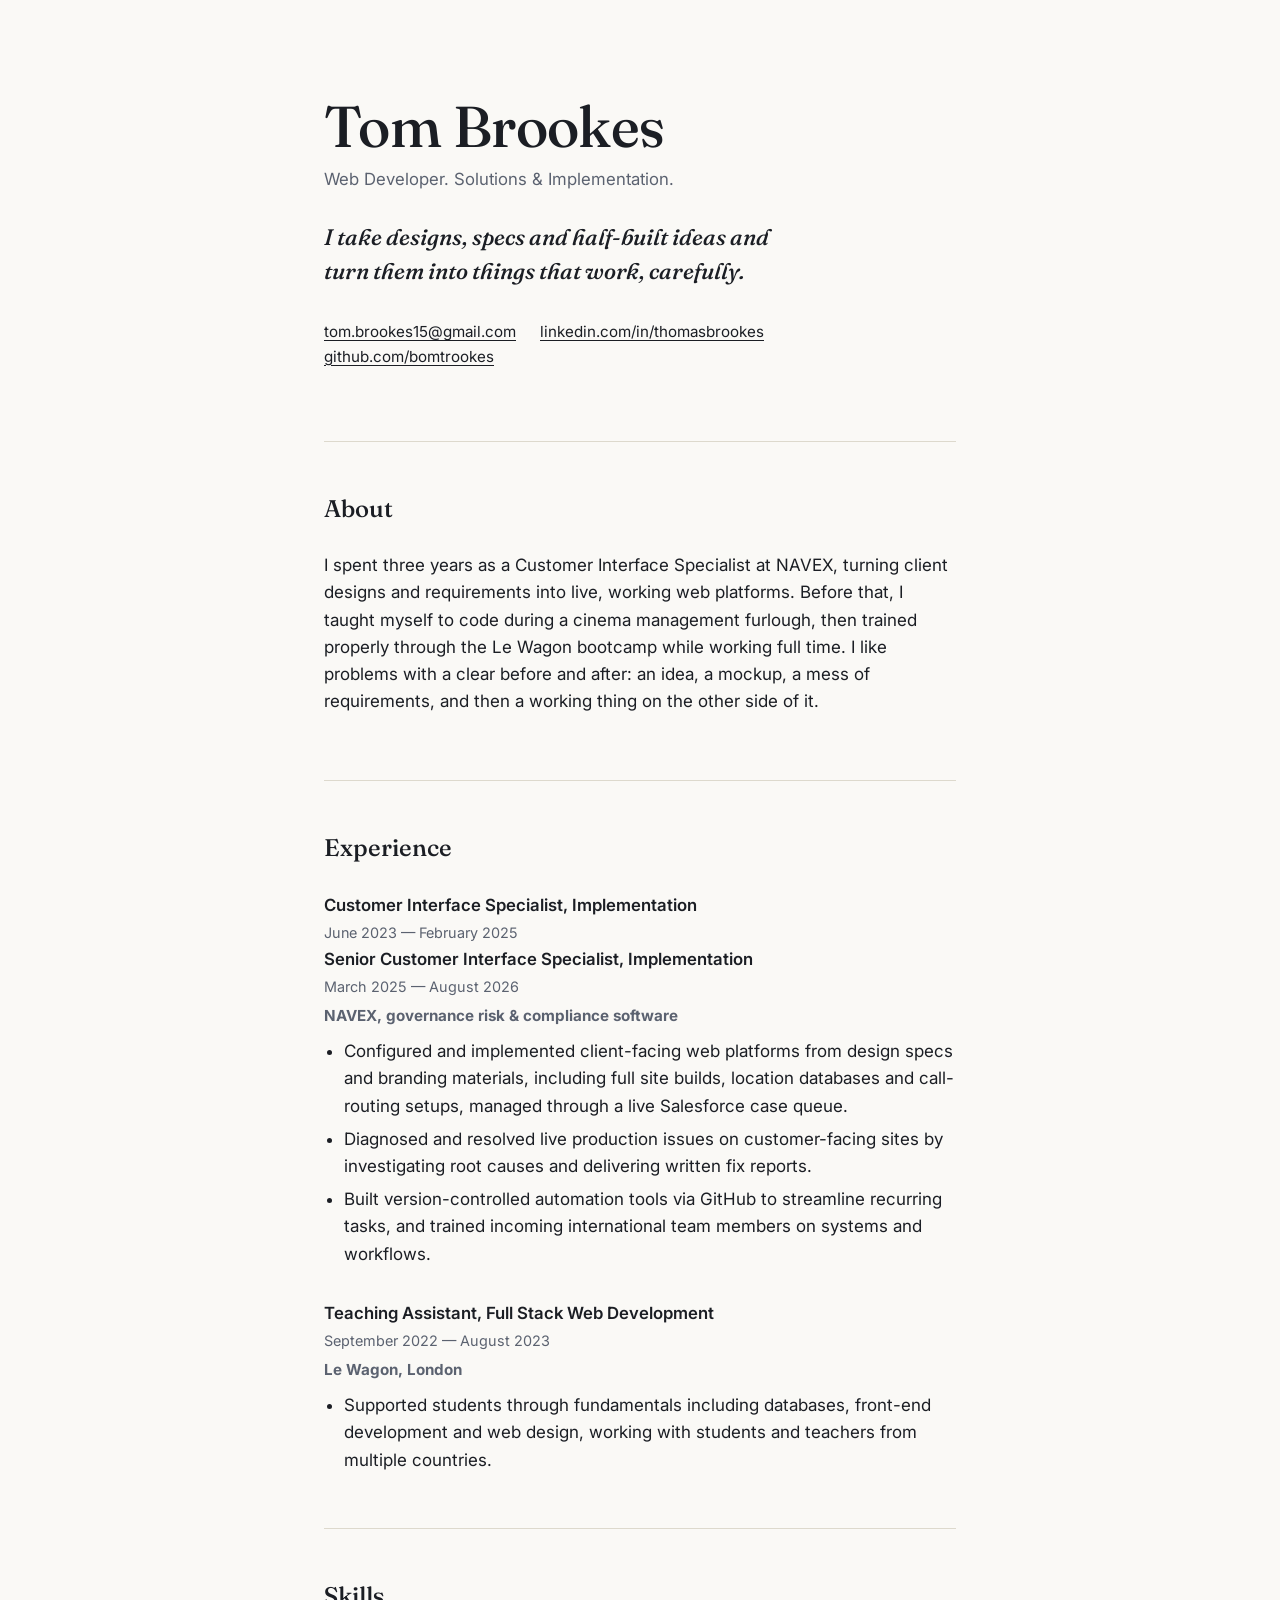
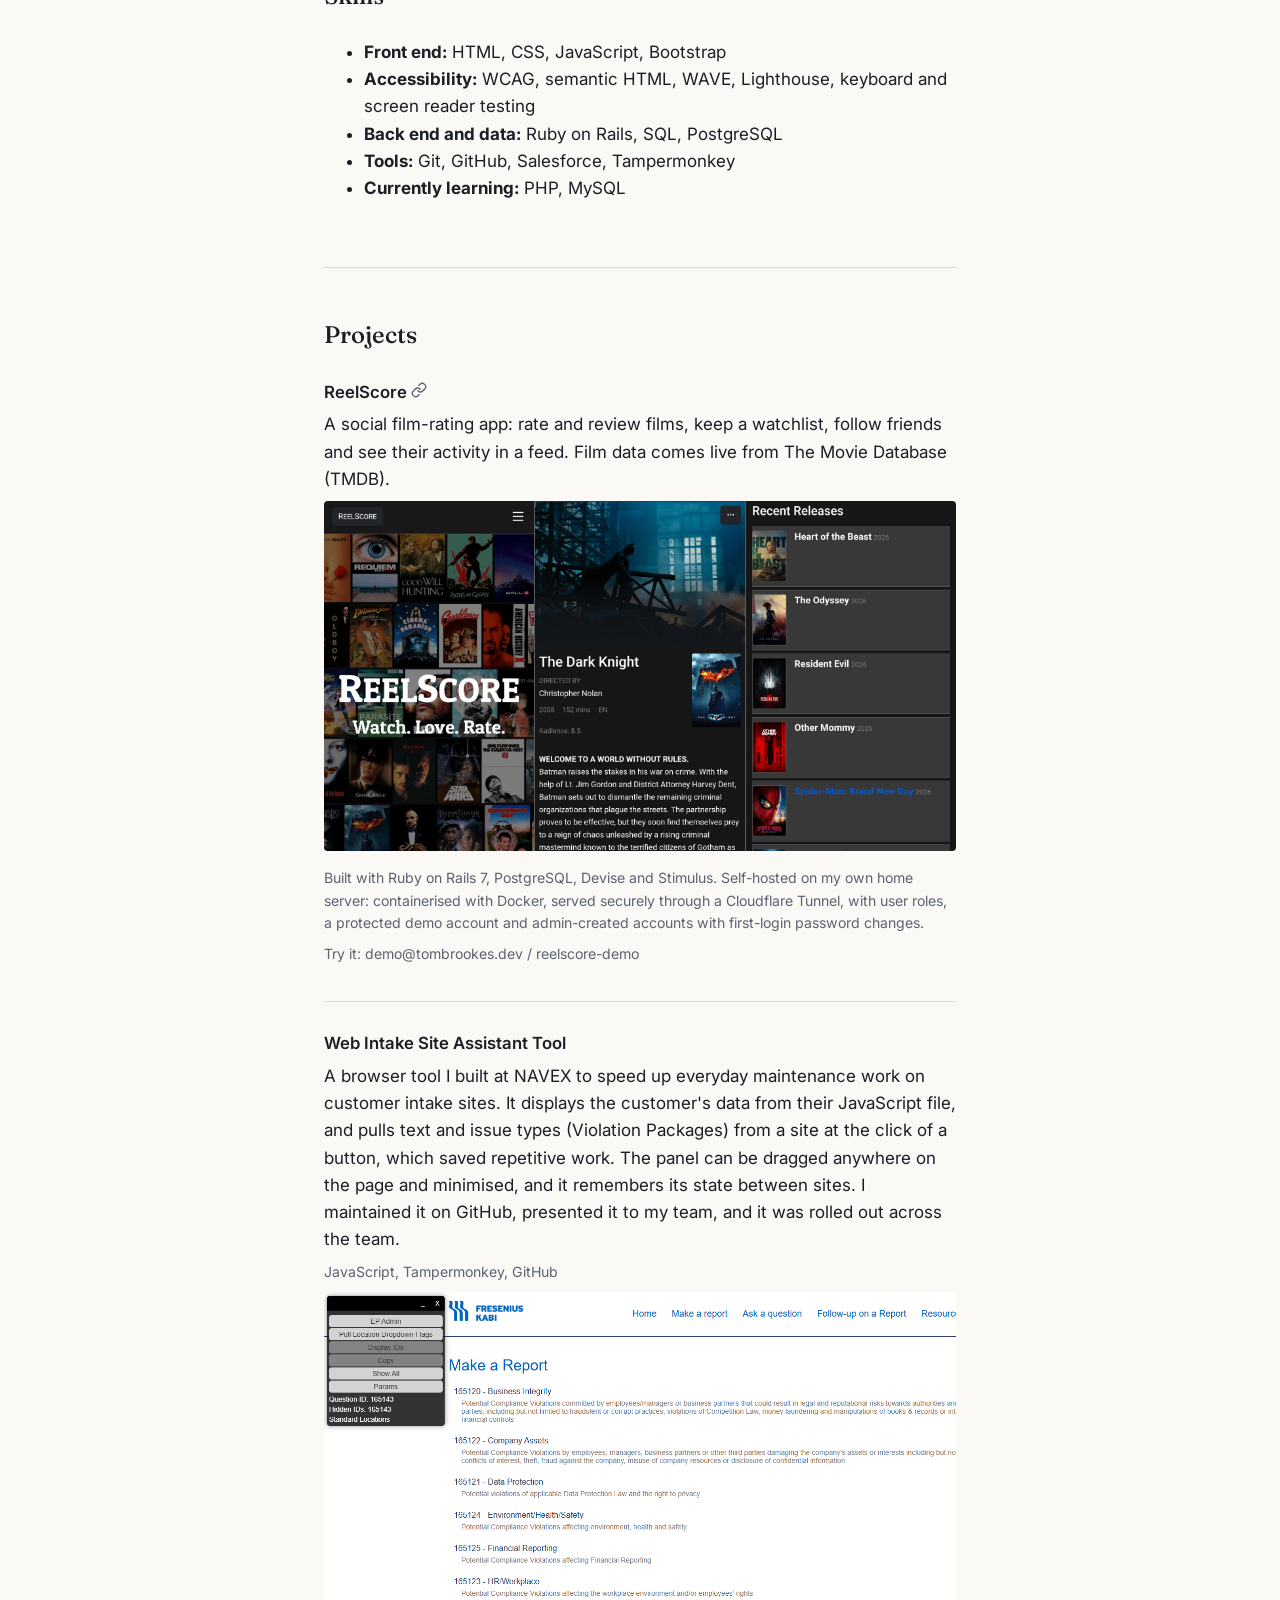
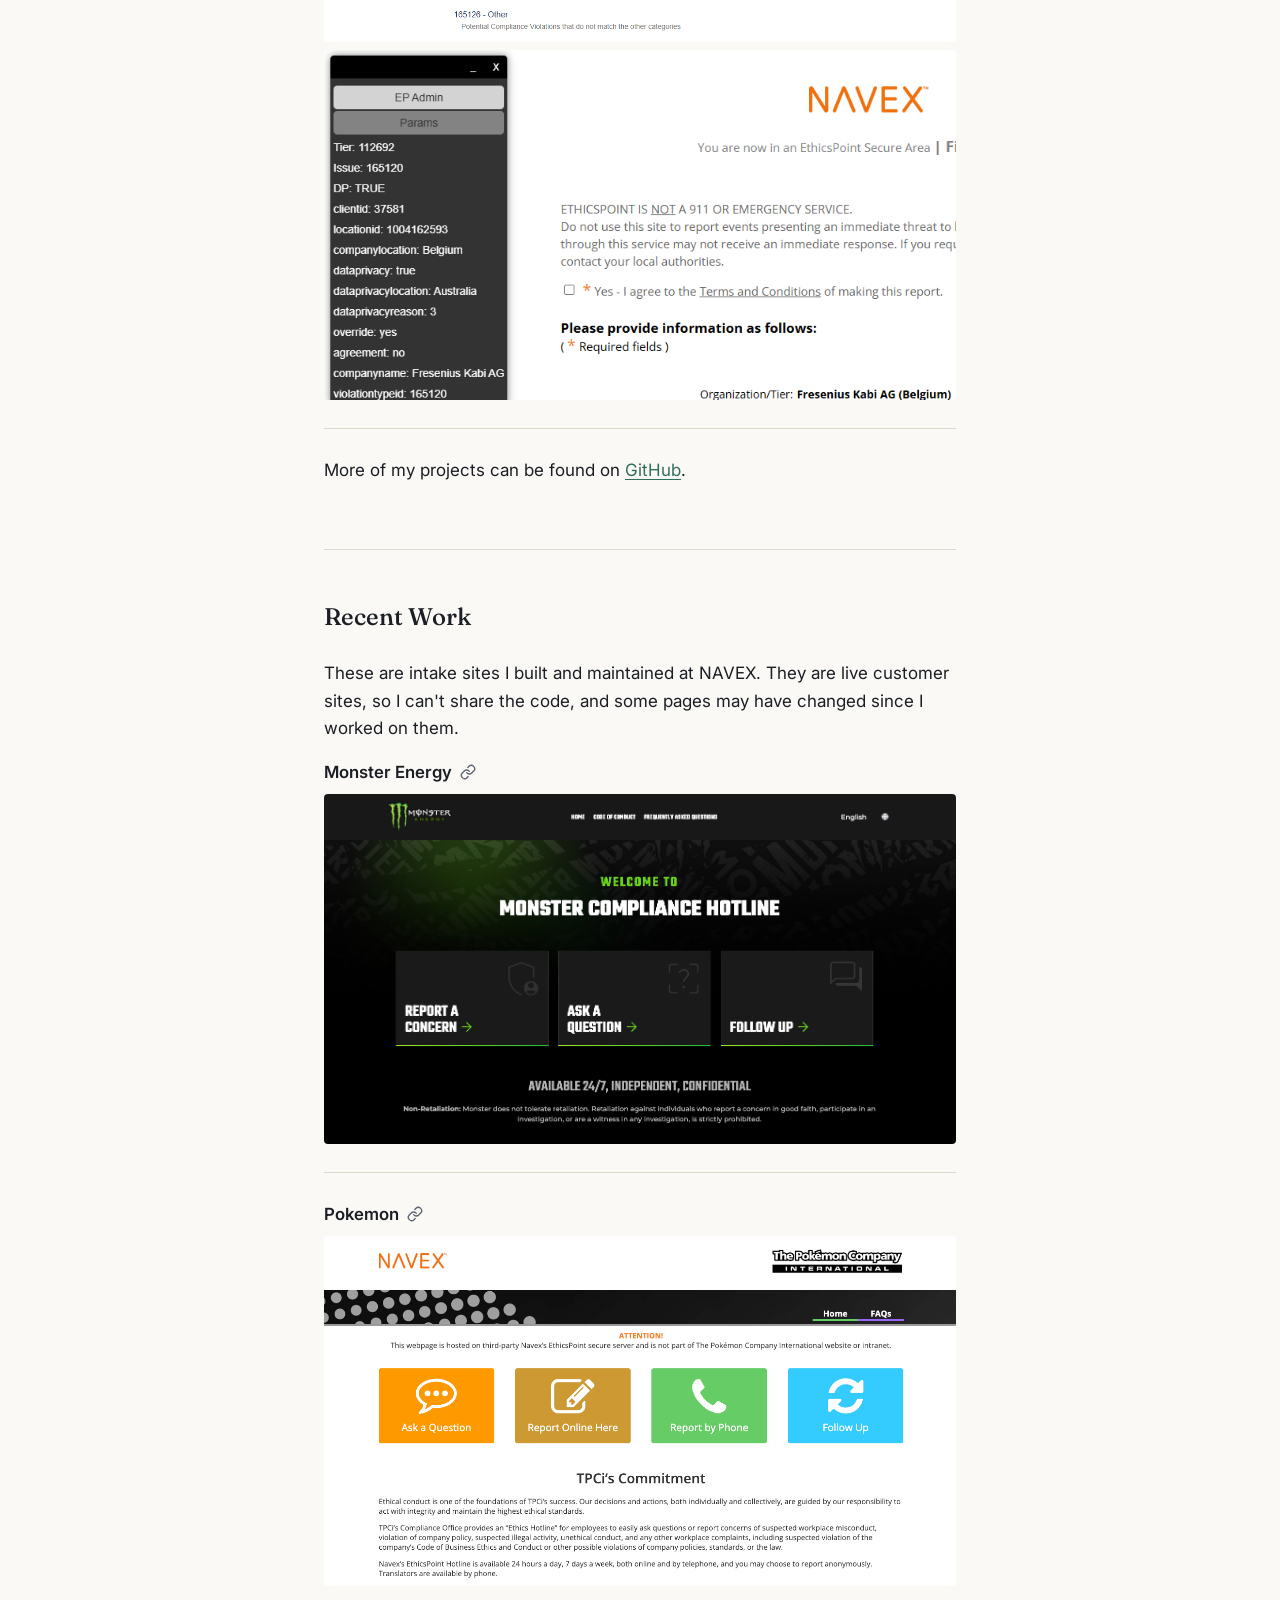
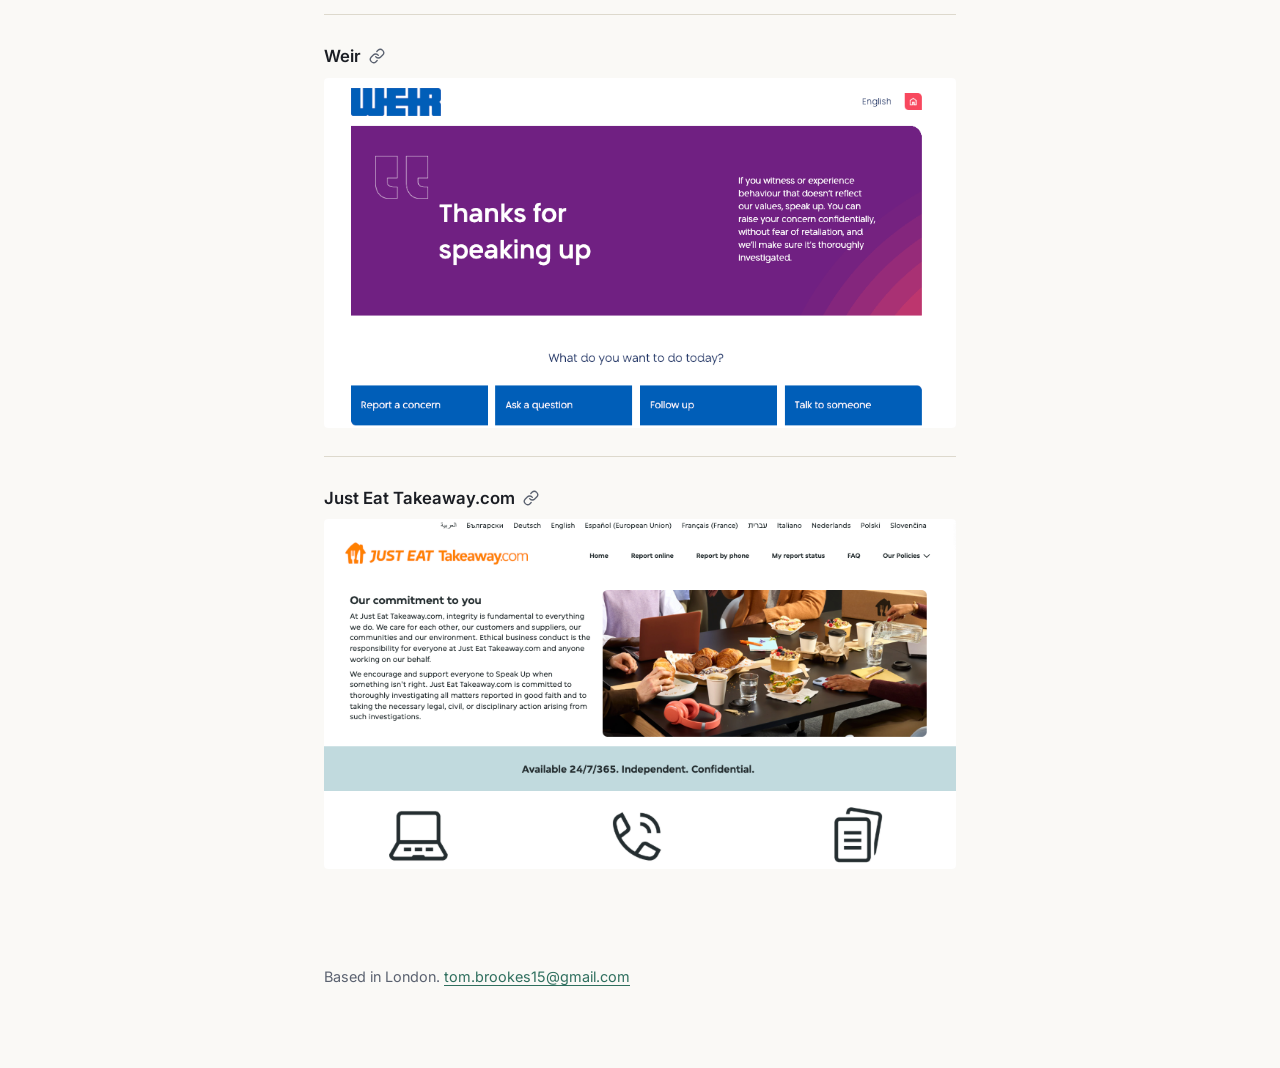
==== commit 2453c074: "Add Project Added ReelScore project to portfolio" ====
--- a/index.html
+++ b/index.html
@@ -6,7 +6,7 @@
     <meta name="viewport" content="width=device-width, initial-scale=1.0">
     <title>Tom Brookes — Web Developer</title>
     <meta name="description" content="Tom Brookes. Web Developer. Solutions and Implementation.">
-    <link rel="stylesheet" href="style.css">
+    <link rel="stylesheet" href="style.css?v=2">
 </head>
 
 <body>
@@ -79,6 +79,33 @@
               </ul>
         </section>
 
+        <section id="projects" aria-labelledby="projects-heading">
+          <h2 id="projects-heading">Projects</h2>
+
+          <div class="project">
+            <h3>ReelScore
+              <a class="work-link" href="https://reelscore.tombrookes.dev/" target="_blank" rel="noopener noreferrer" aria-label="Visit ReelScore web app (opens in new tab)">
+                <svg viewBox="0 0 24 24" width="16" height="16" fill="none" stroke="currentColor" stroke-width="2" stroke-linecap="round" stroke-linejoin="round" aria-hidden="true"><path d="M10 13a5 5 0 0 0 7.54.54l3-3a5 5 0 0 0-7.07-7.07l-1.72 1.71"/><path d="M14 11a5 5 0 0 0-7.54-.54l-3 3a5 5 0 0 0 7.07 7.07l1.71-1.71"/></svg>
+              </a>
+            </h3>
+            <p>A social film-rating app: rate and review films, keep a watchlist, follow friends and see their activity in a feed. Film data comes live from The Movie Database (TMDB).</p>
+            <div class="screenshot reelscore" role="img" aria-label="Screenshot of the ReelScore web app"></div>
+            <p class="meta">Built with Ruby on Rails 7, PostgreSQL, Devise and Stimulus. Self-hosted on my own home server: containerised with Docker, served securely through a Cloudflare Tunnel, with user roles, a protected demo account and admin-created accounts with first-login password changes.</p>
+            <p class="meta">Try it: demo@tombrookes.dev / reelscore-demo</p>
+          </div>
+
+          <div class="project">
+            <h3>Web Intake Site Assistant Tool</h3>
+            <p>A browser tool I built at NAVEX to speed up everyday maintenance work on customer intake sites. It displays the customer's data from their JavaScript file, and pulls text and issue types (Violation Packages) from a site at the click of a button, which saved repetitive work. The panel can be dragged anywhere on the page and minimised, and it remembers its state between sites. I maintained it on GitHub, presented it to my team, and it was rolled out across the team.</p>
+            <p class="meta">JavaScript, Tampermonkey, GitHub</p>
+            <!-- <div class="screenshot tm-index"></div> -->
+            <div class="screenshot tm-issues" role="img" aria-label="Screenshot of the Web Intake Site Assistant Tool showing detected site issues"></div>
+            <div class="screenshot tm-params" role="img" aria-label="Screenshot of the Web Intake Site Assistant Tool showing site parameters"></div>
+          </div>
+
+          <p>More of my projects can be found on <a href="https://github.com/bomtrookes">GitHub</a>.</p>
+        </section>
+
         <section id="recent-work" aria-labelledby="recent-work-heading">
             <h2 id="recent-work-heading">Recent Work</h2>
             <p>These are intake sites I built and maintained at NAVEX. They are live customer sites, so I can't share the code, and some pages may have changed since I worked on them.</p>
@@ -124,21 +151,6 @@
             </div>
         </section>
 
-        <section id="projects" aria-labelledby="projects-heading">
-            <h2 id="projects-heading">Projects</h2>
-
-            <div class="project">
-                <h3>Web Intake Site Assistant Tool</h3>
-                <p>A browser tool I built at NAVEX to speed up everyday maintenance work on customer intake sites. It displays the customer's data from their JavaScript file, and pulls text and issue types (Violation Packages) from a site at the click of a button, which saved repetitive work. The panel can be dragged anywhere on the page and minimised, and it remembers its state between sites. I maintained it on GitHub, presented it to my team, and it was rolled out across the team.</p>
-                <p>JavaScript, Tampermonkey, GitHub</p>
-                <span class="meta">TamperMonkey</span>
-                <!-- <div class="screenshot tm-index"></div> -->
-                <div class="screenshot tm-issues" role="img" aria-label="Screenshot of the Web Intake Site Assistant Tool showing detected site issues"></div>
-                <div class="screenshot tm-params" role="img" aria-label="Screenshot of the Web Intake Site Assistant Tool showing site parameters"></div>
-            </div>
-
-            <p>I'm updating this site and adding more of my previous projects as I go. In the meantime, more of my code can be found on <a href="https://github.com/bomtrookes">GitHub</a>.</p>
-        </section>
         </main>
 
         <footer aria-label="Site footer">
--- a/style.css
+++ b/style.css
@@ -218,6 +218,11 @@
 
 .screenshot.jet {
   background: url('/images/img_jet.png') no-repeat top center / cover;
+}
+
+.screenshot.reelscore {
+  background: url('/images/img_reelscore.jpg') no-repeat top center / cover;
+  margin-bottom: 16px;
 }
 
 .placeholder {
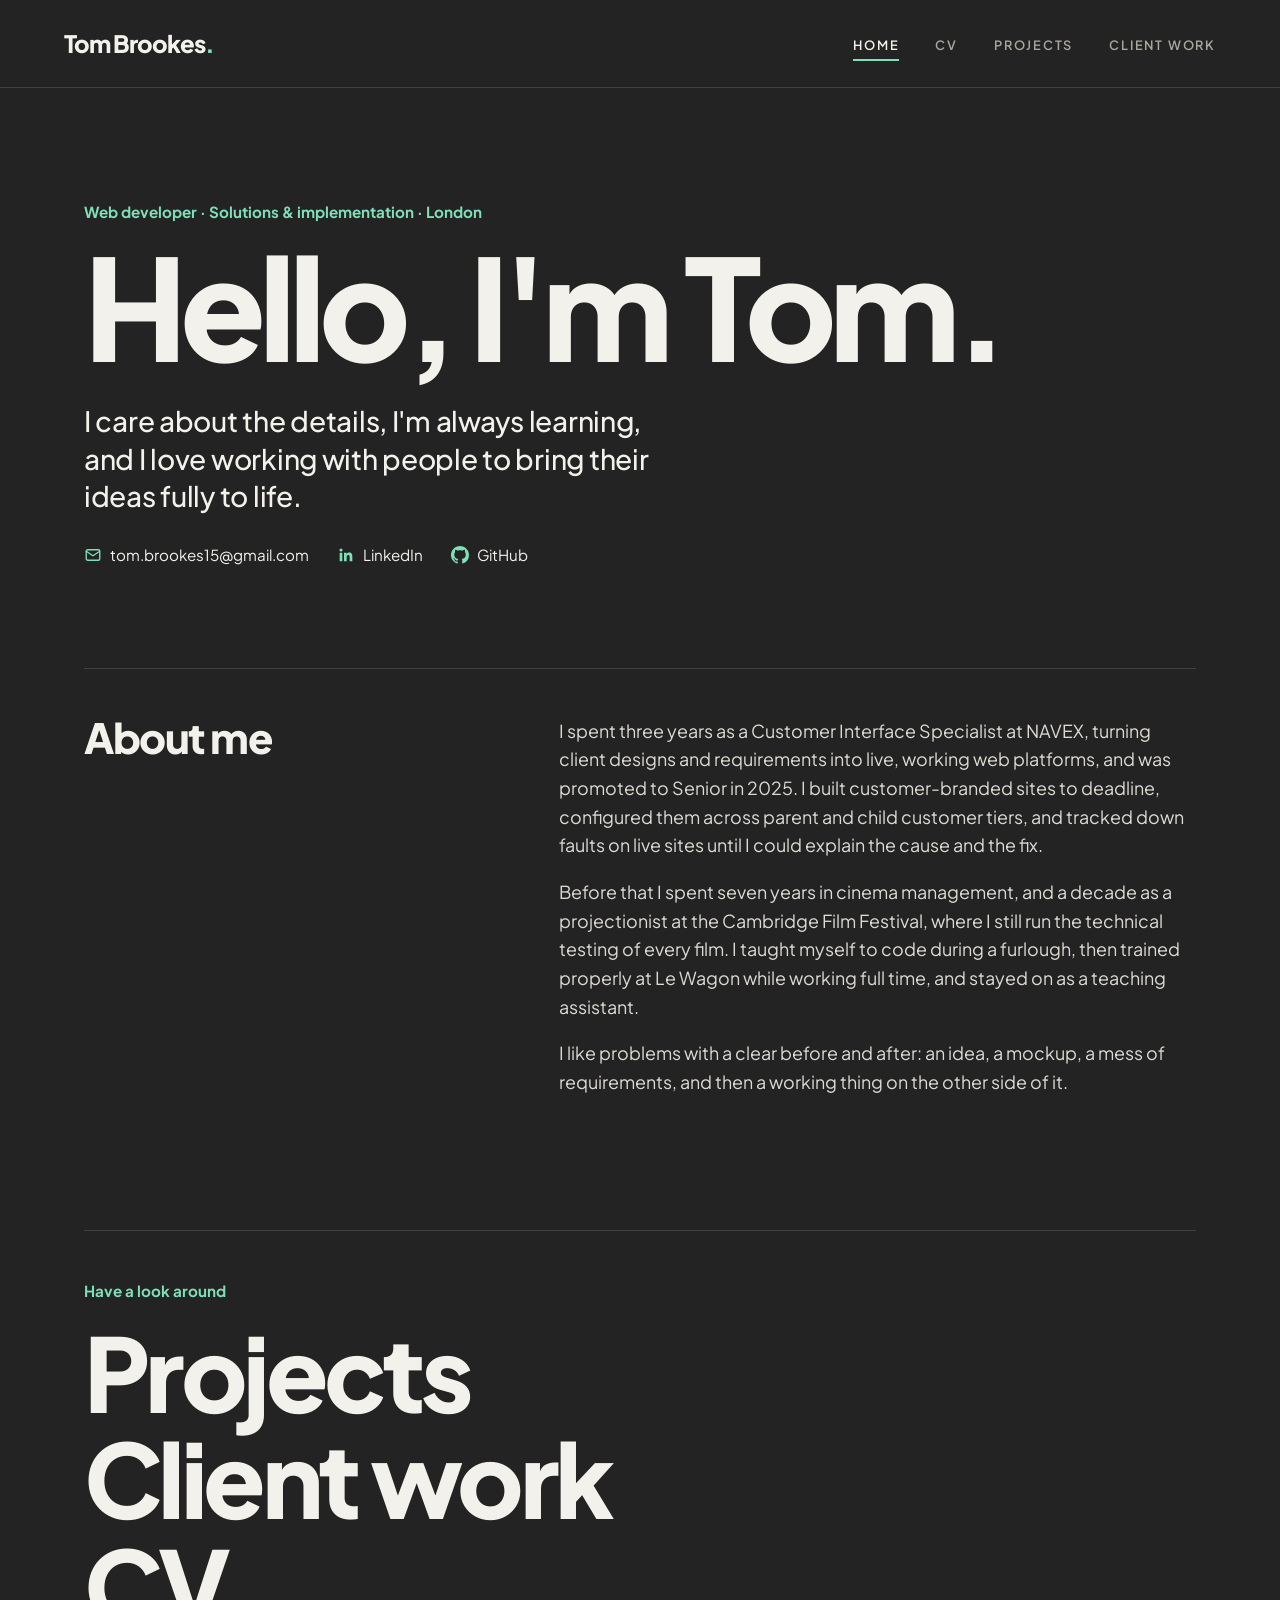
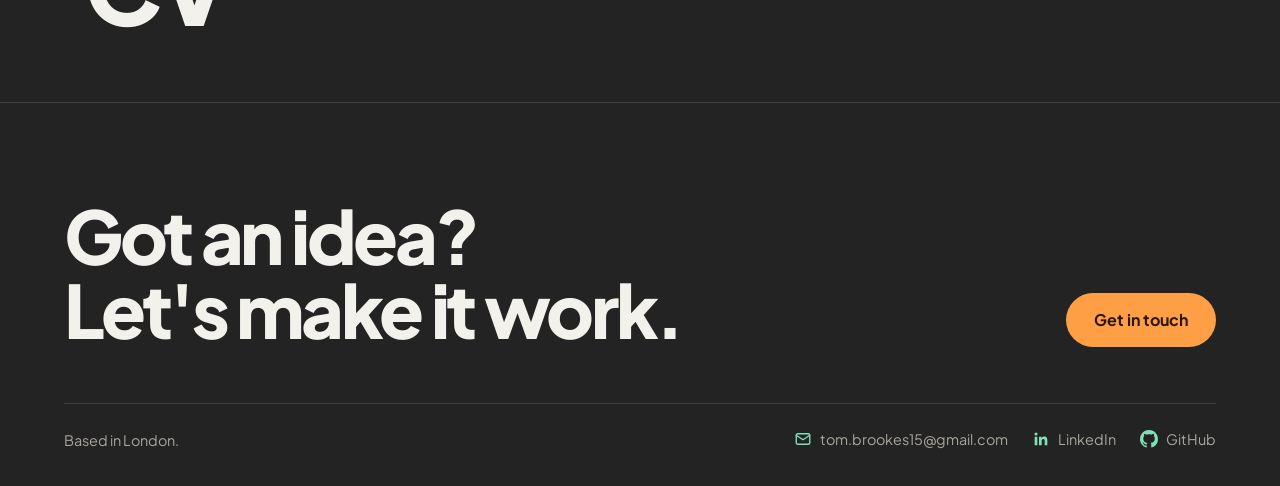
==== commit 5fce8fec: "refreshing look of portfolio" ====
--- a/index.html
+++ b/index.html
@@ -1,162 +1,74 @@
-<!DOCTYPE html>
-<html lang="en">
+<!doctype html>
+<html lang="en-GB">
+<head>
+  <meta charset="utf-8">
+  <meta name="viewport" content="width=device-width, initial-scale=1">
+  <title>Tom Brookes — Web Developer</title>
+  <meta name="description" content="Tom Brookes, London-based web developer. I care about the details, I&#39;m always learning, and I love working with people to bring their ideas fully to life.">
+  <link rel="stylesheet" href="css/style.css">
+</head>
+<body>
+  <a class="skip-link" href="#main">Skip to main content</a>
 
-<head>
-    <meta charset="UTF-8">
-    <meta name="viewport" content="width=device-width, initial-scale=1.0">
-    <title>Tom Brookes — Web Developer</title>
-    <meta name="description" content="Tom Brookes. Web Developer. Solutions and Implementation.">
-    <link rel="stylesheet" href="style.css?v=2">
-</head>
+  <header class="site-header">
+    <a class="logo" href="index.html">Tom Brookes<span>.</span></a>
+    <nav class="site-nav" aria-label="Main">
+      <ul>
+        <li><a href="index.html" aria-current="page">Home</a></li>
+        <li><a href="cv.html">CV</a></li>
+        <li><a href="projects.html">Projects</a></li>
+        <li><a href="client-work.html">Client work</a></li>
+      </ul>
+    </nav>
+  </header>
 
-<body>
-    <a class="skip-link" href="#main-content">Skip to main content</a>
+  <main id="main" class="page">
+    <section class="about-hero">
+      <div>
+        <p class="eyebrow">Web developer · Solutions &amp; implementation · London</p>
+        <h1>Hello, I'm Tom.</h1>
+        <p class="statement">I care about the details, I'm always learning, and I love working with people to bring their ideas fully to life.</p>
+        <ul class="contact-links">
+          <li><a href="mailto:tom.brookes15@gmail.com"><svg viewBox="0 0 24 24" width="18" height="18" fill="none" stroke="currentColor" stroke-width="1.8" stroke-linecap="round" stroke-linejoin="round" aria-hidden="true"><rect x="3" y="5" width="18" height="14" rx="2"/><path d="m3 7 9 6 9-6"/></svg><span>tom.brookes15@gmail.com</span></a></li>
+          <li><a href="https://www.linkedin.com/in/thomasbrookes/" target="_blank" rel="noopener"><svg viewBox="0 0 24 24" width="18" height="18" fill="currentColor" aria-hidden="true"><path d="M20.45 20.45h-3.56v-5.57c0-1.33-.02-3.04-1.85-3.04-1.85 0-2.14 1.45-2.14 2.94v5.67H9.35V9h3.41v1.56h.05c.48-.9 1.64-1.85 3.37-1.85 3.6 0 4.27 2.37 4.27 5.46v6.28zM5.34 7.43a2.06 2.06 0 1 1 0-4.12 2.06 2.06 0 0 1 0 4.12zM7.12 20.45H3.56V9h3.56v11.45z"/></svg><span>LinkedIn</span> <span class="visually-hidden">(opens in new tab)</span></a></li>
+          <li><a href="https://github.com/bomtrookes" target="_blank" rel="noopener"><svg viewBox="0 0 16 16" width="18" height="18" fill="currentColor" aria-hidden="true"><path d="M8 0C3.58 0 0 3.58 0 8c0 3.54 2.29 6.53 5.47 7.59.4.07.55-.17.55-.38 0-.19-.01-.82-.01-1.49-2.01.37-2.53-.49-2.69-.94-.09-.23-.48-.94-.82-1.13-.28-.15-.68-.52-.01-.53.63-.01 1.08.58 1.23.82.72 1.21 1.87.87 2.33.66.07-.52.28-.87.51-1.07-1.78-.2-3.64-.89-3.64-3.95 0-.87.31-1.59.82-2.15-.08-.2-.36-1.02.08-2.12 0 0 .67-.21 2.2.82.64-.18 1.32-.27 2-.27.68 0 1.36.09 2 .27 1.53-1.04 2.2-.82 2.2-.82.44 1.1.16 1.92.08 2.12.51.56.82 1.27.82 2.15 0 3.07-1.87 3.75-3.65 3.95.29.25.54.73.54 1.48 0 1.07-.01 1.93-.01 2.2 0 .21.15.46.55.38A8.013 8.013 0 0016 8c0-4.42-3.58-8-8-8z"/></svg><span>GitHub</span> <span class="visually-hidden">(opens in new tab)</span></a></li>
+        </ul>
+      </div>
+    </section>
 
-    <div class="wrap">
-        <header class="hero">
-            <h1>Tom Brookes</h1>
-            <p class="role">Web Developer. Solutions &amp; Implementation.</p>
-            <p class="statement">I take designs, specs and half-built ideas and turn them into things that work, carefully.</p>
-            <nav class="contact-row" aria-label="Contact">
-                <a href="mailto:tom.brookes15@gmail.com">tom.brookes15@gmail.com</a>
-                <a href="https://www.linkedin.com/in/thomasbrookes/" target="_blank" rel="noopener noreferrer">linkedin.com/in/thomasbrookes<span class="visually-hidden"> (opens in new tab)</span></a>
-                <a href="https://github.com/bomtrookes" target="_blank" rel="noopener noreferrer">github.com/bomtrookes<span class="visually-hidden"> (opens in new tab)</span></a>
-            </nav>
-        </header>
+    <section class="about-body split">
+      <h2>About me</h2>
+      <div>
+        <p>I spent three years as a Customer Interface Specialist at NAVEX, turning client designs and requirements into live, working web platforms, and was promoted to Senior in 2025. I built customer-branded sites to deadline, configured them across parent and child customer tiers, and tracked down faults on live sites until I could explain the cause and the fix.</p>
+        <p>Before that I spent seven years in cinema management, and a decade as a projectionist at the Cambridge Film Festival, where I still run the technical testing of every film. I taught myself to code during a furlough, then trained properly at Le Wagon while working full time, and stayed on as a teaching assistant.</p>
+        <p>I like problems with a clear before and after: an idea, a mockup, a mess of requirements, and then a working thing on the other side of it.</p>
+      </div>
 
-        <main id="main-content" tabindex="-1">
-        <section id="about" aria-labelledby="about-heading">
-            <h2 id="about-heading">About</h2>
-            <p class="lead">
-                I spent three years as a Customer Interface Specialist at NAVEX,
-                turning client designs and requirements into live, working web platforms.
-                Before that, I taught myself to code during a cinema management furlough,
-                then trained properly through the Le Wagon bootcamp while working full
-                time. I like problems with a clear before and after: an idea, a mockup,
-                a mess of requirements, and then a working thing on the other side of it.
-            </p>
-        </section>
+    </section>
 
-        <section id="experience" aria-labelledby="experience-heading">
-            <h2 id="experience-heading">Experience</h2>
+    <section class="big-links" aria-labelledby="explore">
+      <h2 id="explore" class="eyebrow">Have a look around</h2>
+      <ul>
+        <li><a href="projects.html">Projects <span aria-hidden="true">→</span></a></li>
+        <li><a href="client-work.html">Client work <span aria-hidden="true">→</span></a></li>
+        <li><a href="cv.html">CV <span aria-hidden="true">→</span></a></li>
+      </ul>
+    </section>
+  </main>
 
-            <div class="entry">
-                <div class="entry-head">
-                  <h3>Customer Interface Specialist, Implementation</h3>
-                  <span class="dates">June 2023 — February 2025</span>
-                  <h3>Senior Customer Interface Specialist, Implementation</h3>
-                  <span class="dates">March 2025 — August 2026</span>
-                </div>
-                <div class="org">NAVEX, governance risk &amp; compliance software</div>
-                    <ul>
-                        <li>Configured and implemented client-facing web platforms from design specs and branding materials, including full site builds, location databases and call-routing setups, managed through a live Salesforce case queue.</li>
-                        <li>Diagnosed and resolved live production issues on customer-facing sites by investigating root causes and delivering written fix reports.</li>
-                        <li>Built version-controlled automation tools via GitHub to streamline recurring tasks, and trained incoming international team members on systems and workflows.</li>
-                    </ul>
-            </div>
-
-            <div class="entry">
-                <div class="entry-head">
-                    <h3>Teaching Assistant, Full Stack Web Development</h3>
-                    <span class="dates">September 2022 — August 2023</span>
-            </div>
-
-            <div class="org">Le Wagon, London</div>
-                <ul>
-                    <li>Supported students through fundamentals including databases, front-end development and web design, working with students and teachers from multiple countries.</li>
-                </ul>
-            </div>
-        </section>
-
-        <section id="skills" aria-labelledby="skills-heading">
-            <h2 id="skills-heading">Skills</h2>
-              <ul>
-                <li><strong>Front end:</strong> HTML, CSS, JavaScript, Bootstrap</li>
-                <li><strong>Accessibility:</strong> WCAG, semantic HTML, WAVE, Lighthouse, keyboard and screen reader testing</li>
-                <li><strong>Back end and data:</strong> Ruby on Rails, SQL, PostgreSQL</li>
-                <li><strong>Tools:</strong> Git, GitHub, Salesforce, Tampermonkey</li>
-                <li><strong>Currently learning:</strong> PHP, MySQL</li>
-              </ul>
-        </section>
-
-        <section id="projects" aria-labelledby="projects-heading">
-          <h2 id="projects-heading">Projects</h2>
-
-          <div class="project">
-            <h3>ReelScore
-              <a class="work-link" href="https://reelscore.tombrookes.dev/" target="_blank" rel="noopener noreferrer" aria-label="Visit ReelScore web app (opens in new tab)">
-                <svg viewBox="0 0 24 24" width="16" height="16" fill="none" stroke="currentColor" stroke-width="2" stroke-linecap="round" stroke-linejoin="round" aria-hidden="true"><path d="M10 13a5 5 0 0 0 7.54.54l3-3a5 5 0 0 0-7.07-7.07l-1.72 1.71"/><path d="M14 11a5 5 0 0 0-7.54-.54l-3 3a5 5 0 0 0 7.07 7.07l1.71-1.71"/></svg>
-              </a>
-            </h3>
-            <p>A social film-rating app: rate and review films, keep a watchlist, follow friends and see their activity in a feed. Film data comes live from The Movie Database (TMDB).</p>
-            <div class="screenshot reelscore" role="img" aria-label="Screenshot of the ReelScore web app"></div>
-            <p class="meta">Built with Ruby on Rails 7, PostgreSQL, Devise and Stimulus. Self-hosted on my own home server: containerised with Docker, served securely through a Cloudflare Tunnel, with user roles, a protected demo account and admin-created accounts with first-login password changes.</p>
-            <p class="meta">Try it: demo@tombrookes.dev / reelscore-demo</p>
-          </div>
-
-          <div class="project">
-            <h3>Web Intake Site Assistant Tool</h3>
-            <p>A browser tool I built at NAVEX to speed up everyday maintenance work on customer intake sites. It displays the customer's data from their JavaScript file, and pulls text and issue types (Violation Packages) from a site at the click of a button, which saved repetitive work. The panel can be dragged anywhere on the page and minimised, and it remembers its state between sites. I maintained it on GitHub, presented it to my team, and it was rolled out across the team.</p>
-            <p class="meta">JavaScript, Tampermonkey, GitHub</p>
-            <!-- <div class="screenshot tm-index"></div> -->
-            <div class="screenshot tm-issues" role="img" aria-label="Screenshot of the Web Intake Site Assistant Tool showing detected site issues"></div>
-            <div class="screenshot tm-params" role="img" aria-label="Screenshot of the Web Intake Site Assistant Tool showing site parameters"></div>
-          </div>
-
-          <p>More of my projects can be found on <a href="https://github.com/bomtrookes">GitHub</a>.</p>
-        </section>
-
-        <section id="recent-work" aria-labelledby="recent-work-heading">
-            <h2 id="recent-work-heading">Recent Work</h2>
-            <p>These are intake sites I built and maintained at NAVEX. They are live customer sites, so I can't share the code, and some pages may have changed since I worked on them.</p>
-
-            <div class="work">
-                <h3>Monster Energy
-                    <a class="work-link" href="https://secure.ethicspoint.com/domain/media/en/gui/1003482/index.html" target="_blank" rel="noopener noreferrer" aria-label="Visit Monster Energy site (opens in new tab)">
-                        <svg viewBox="0 0 24 24" width="16" height="16" fill="none" stroke="currentColor" stroke-width="2" stroke-linecap="round" stroke-linejoin="round" aria-hidden="true"><path d="M10 13a5 5 0 0 0 7.54.54l3-3a5 5 0 0 0-7.07-7.07l-1.72 1.71"/><path d="M14 11a5 5 0 0 0-7.54-.54l-3 3a5 5 0 0 0 7.07 7.07l1.71-1.71"/></svg>
-                    </a>
-                </h3>
-                <!-- <span class="meta">WordPress</span> -->
-                <div class="screenshot monster" role="img" aria-label="Screenshot of the Monster Energy site"></div>
-            </div>
-
-            <div class="work">
-                <h3>Pokemon
-                    <a class="work-link" href="https://secure.ethicspoint.com/domain/media/en/gui/68422/index.html" target="_blank" rel="noopener noreferrer" aria-label="Visit Pokemon site (opens in new tab)">
-                        <svg viewBox="0 0 24 24" width="16" height="16" fill="none" stroke="currentColor" stroke-width="2" stroke-linecap="round" stroke-linejoin="round" aria-hidden="true"><path d="M10 13a5 5 0 0 0 7.54.54l3-3a5 5 0 0 0-7.07-7.07l-1.72 1.71"/><path d="M14 11a5 5 0 0 0-7.54-.54l-3 3a5 5 0 0 0 7.07 7.07l1.71-1.71"/></svg>
-                    </a>
-                </h3>
-                <!-- <span class="meta">Ruby on Rails, JavaScript ES6, SQL</span> -->
-                <div class="screenshot pokemon" role="img" aria-label="Screenshot of the Pokemon site"></div>
-            </div>
-
-            <div class="work">
-                <h3>Weir
-                    <a class="work-link" href="https://secure.ethicspoint.eu/domain/media/en/gui/102664/index.html" target="_blank" rel="noopener noreferrer" aria-label="Visit Weir site (opens in new tab)">
-                        <svg viewBox="0 0 24 24" width="16" height="16" fill="none" stroke="currentColor" stroke-width="2" stroke-linecap="round" stroke-linejoin="round" aria-hidden="true"><path d="M10 13a5 5 0 0 0 7.54.54l3-3a5 5 0 0 0-7.07-7.07l-1.72 1.71"/><path d="M14 11a5 5 0 0 0-7.54-.54l-3 3a5 5 0 0 0 7.07 7.07l1.71-1.71"/></svg>
-                    </a>
-                </h3>
-                <!-- <span class="meta">Ruby on Rails, JavaScript ES6, SQL</span> -->
-                <div class="screenshot weir" role="img" aria-label="Screenshot of the Weir site"></div>
-            </div>
-
-            <div class="work">
-                <h3>Just Eat Takeaway.com
-                    <a class="work-link" href="https://secure.ethicspoint.eu/domain/media/en/gui/114437/index.html" target="_blank" rel="noopener noreferrer" aria-label="Visit Just Eat Takeaway.com site (opens in new tab)">
-                        <svg viewBox="0 0 24 24" width="16" height="16" fill="none" stroke="currentColor" stroke-width="2" stroke-linecap="round" stroke-linejoin="round" aria-hidden="true"><path d="M10 13a5 5 0 0 0 7.54.54l3-3a5 5 0 0 0-7.07-7.07l-1.72 1.71"/><path d="M14 11a5 5 0 0 0-7.54-.54l-3 3a5 5 0 0 0 7.07 7.07l1.71-1.71"/></svg>
-                    </a>
-                </h3>
-                <!-- <span class="meta">Ruby on Rails, JavaScript ES6, SQL</span> -->
-                <div class="screenshot jet" role="img" aria-label="Screenshot of the Just Eat Takeaway.com site"></div>
-            </div>
-        </section>
-
-        </main>
-
-        <footer aria-label="Site footer">
-            Based in London. <a href="mailto:tom.brookes15@gmail.com">tom.brookes15@gmail.com</a>
-        </footer>
+  <footer class="site-footer">
+    <div class="footer-cta">
+      <p class="footer-big">Got an idea?<br>Let's make it work.</p>
+      <a class="button" href="mailto:tom.brookes15@gmail.com">Get in touch</a>
     </div>
+    <div class="footer-row">
+    <span>Based in London.</span>
+    <ul class="contact-links">
+      <li><a href="mailto:tom.brookes15@gmail.com"><svg viewBox="0 0 24 24" width="18" height="18" fill="none" stroke="currentColor" stroke-width="1.8" stroke-linecap="round" stroke-linejoin="round" aria-hidden="true"><rect x="3" y="5" width="18" height="14" rx="2"/><path d="m3 7 9 6 9-6"/></svg><span>tom.brookes15@gmail.com</span></a></li>
+      <li><a href="https://www.linkedin.com/in/thomasbrookes/" target="_blank" rel="noopener"><svg viewBox="0 0 24 24" width="18" height="18" fill="currentColor" aria-hidden="true"><path d="M20.45 20.45h-3.56v-5.57c0-1.33-.02-3.04-1.85-3.04-1.85 0-2.14 1.45-2.14 2.94v5.67H9.35V9h3.41v1.56h.05c.48-.9 1.64-1.85 3.37-1.85 3.6 0 4.27 2.37 4.27 5.46v6.28zM5.34 7.43a2.06 2.06 0 1 1 0-4.12 2.06 2.06 0 0 1 0 4.12zM7.12 20.45H3.56V9h3.56v11.45z"/></svg><span>LinkedIn</span> <span class="visually-hidden">(opens in new tab)</span></a></li>
+      <li><a href="https://github.com/bomtrookes" target="_blank" rel="noopener"><svg viewBox="0 0 16 16" width="18" height="18" fill="currentColor" aria-hidden="true"><path d="M8 0C3.58 0 0 3.58 0 8c0 3.54 2.29 6.53 5.47 7.59.4.07.55-.17.55-.38 0-.19-.01-.82-.01-1.49-2.01.37-2.53-.49-2.69-.94-.09-.23-.48-.94-.82-1.13-.28-.15-.68-.52-.01-.53.63-.01 1.08.58 1.23.82.72 1.21 1.87.87 2.33.66.07-.52.28-.87.51-1.07-1.78-.2-3.64-.89-3.64-3.95 0-.87.31-1.59.82-2.15-.08-.2-.36-1.02.08-2.12 0 0 .67-.21 2.2.82.64-.18 1.32-.27 2-.27.68 0 1.36.09 2 .27 1.53-1.04 2.2-.82 2.2-.82.44 1.1.16 1.92.08 2.12.51.56.82 1.27.82 2.15 0 3.07-1.87 3.75-3.65 3.95.29.25.54.73.54 1.48 0 1.07-.01 1.93-.01 2.2 0 .21.15.46.55.38A8.013 8.013 0 0016 8c0-4.42-3.58-8-8-8z"/></svg><span>GitHub</span> <span class="visually-hidden">(opens in new tab)</span></a></li>
+    </ul>
+    </div>
+  </footer>
 </body>
-
 </html>
--- a/css/style.css
+++ b/css/style.css
@@ -0,0 +1,539 @@
+@import url('https://fonts.googleapis.com/css2?family=Plus+Jakarta+Sans:wght@400;500;600;700;800&display=swap');
+
+:root {
+  color-scheme: dark;
+  --stripe-a: #2a2a2a;
+  --stripe-b: #303030;
+  --gutter: clamp(20px, 5vw, 64px);
+  --bg: #232323;
+  --paper: #2c2c2c;
+  --ink: #f2f1eb;
+  --muted: #a9a69d;
+  --line: rgba(242, 241, 235, .14);
+  --accent: #7fe0b8;
+  --accent-hover: #a5ecce;
+  --accent-soft: rgba(127, 224, 184, .12);
+  --on-accent: #10231b;
+  --cta: #ff9f45;
+  --cta-hover: #ffb56f;
+  --on-cta: #2a1503;
+  --display: 'Plus Jakarta Sans', 'Inter', sans-serif;
+  --sans: 'Plus Jakarta Sans', 'Inter', sans-serif;
+  --header-h: 88px;
+}
+
+* { box-sizing: border-box; }
+
+html, body { margin: 0; }
+
+body {
+  background: var(--bg);
+  color: var(--ink);
+  font-family: var(--sans);
+  font-size: 17px;
+  line-height: 1.6;
+  -webkit-font-smoothing: antialiased;
+}
+
+a { color: var(--accent); text-decoration-thickness: 1px; text-underline-offset: 3px; }
+a:hover { text-decoration-thickness: 2px; }
+
+img { max-width: 100%; display: block; }
+
+.skip-link {
+  position: absolute; top: 0; left: 0; z-index: 1000;
+  padding: 12px 18px; background: var(--ink); color: var(--bg);
+  font-weight: 600; text-decoration: none;
+  transform: translateY(-120%); transition: transform .15s ease;
+}
+.skip-link:focus { transform: translateY(0); }
+
+.visually-hidden {
+  position: absolute; width: 1px; height: 1px; padding: 0; margin: -1px;
+  overflow: hidden; clip: rect(0 0 0 0); white-space: nowrap; border: 0;
+}
+
+.site-header {
+  height: var(--header-h);
+  padding: 0 var(--gutter);
+  display: flex;
+  align-items: center;
+  justify-content: space-between;
+  gap: 16px;
+  border-bottom: 1px solid var(--line);
+  background: var(--bg);
+  position: sticky;
+  top: 0;
+  z-index: 10;
+}
+
+.logo {
+  font-family: var(--display);
+  font-size: 1.35rem;
+  font-weight: 500;
+  color: var(--ink);
+  text-decoration: none;
+  white-space: nowrap;
+}
+.logo span { color: var(--accent); }
+
+.site-nav ul {
+  list-style: none;
+  margin: 0;
+  padding: 0;
+  display: flex;
+  gap: clamp(14px, 3vw, 36px);
+}
+
+.site-nav a {
+  color: var(--muted);
+  text-decoration: none;
+  font-size: .8rem;
+  font-weight: 600;
+  letter-spacing: .14em;
+  text-transform: uppercase;
+  padding: 6px 0;
+  border-bottom: 2px solid transparent;
+}
+.site-nav a:hover { color: var(--ink); }
+.site-nav a[aria-current="page"] {
+  color: var(--ink);
+  border-bottom-color: var(--accent);
+}
+
+.page {
+  max-width: 1080px;
+  margin: 0 auto;
+  padding: clamp(48px, 9vw, 112px) var(--gutter) 64px;
+}
+
+.eyebrow {
+  font-size: .78rem;
+  font-weight: 600;
+  letter-spacing: .14em;
+  text-transform: uppercase;
+  color: var(--accent);
+  margin: 0 0 16px;
+}
+
+h1, h2 { font-family: var(--display); font-weight: 600; letter-spacing: -.03em; }
+
+.about-hero {
+  display: grid;
+  grid-template-columns: 1fr;
+  gap: clamp(32px, 6vw, 88px);
+  align-items: end;
+}
+
+.about-hero h1 {
+  font-size: clamp(2.8rem, 7.5vw, 5.4rem);
+  line-height: 1.02;
+  margin: 0 0 20px;
+}
+
+.statement {
+  font-family: var(--display);
+  font-weight: 400;
+  font-size: clamp(1.25rem, 2.4vw, 1.6rem);
+  color: var(--muted);
+  line-height: 1.45;
+  max-width: 34ch;
+  margin: 0;
+}
+
+.portrait {
+  aspect-ratio: 4 / 5;
+  border-radius: 6px;
+  background: repeating-linear-gradient(135deg, var(--stripe-a) 0 12px, var(--stripe-b) 12px 24px);
+  border: 1px solid var(--line);
+  display: grid;
+  place-items: center;
+  color: var(--muted);
+  font-size: .85rem;
+  text-align: center;
+  padding: 16px;
+}
+
+.about-body {
+  display: grid;
+  grid-template-columns: 1.4fr 1fr;
+  gap: clamp(32px, 6vw, 88px);
+  margin-top: clamp(56px, 8vw, 96px);
+  padding-top: 48px;
+  border-top: 1px solid var(--line);
+}
+
+.about-body p { margin: 0 0 1em; max-width: 60ch; }
+.about-body.single { grid-template-columns: 1fr; }
+
+.now {
+  background: var(--paper);
+  border: 1px solid var(--line);
+  border-radius: 6px;
+  padding: 24px 26px;
+  align-self: start;
+}
+.now h2 { font-size: 1.2rem; margin: 0 0 12px; }
+.now ul { margin: 0; padding-left: 18px; }
+.now li { margin-bottom: 8px; }
+
+.contact-links {
+  display: flex;
+  flex-wrap: wrap;
+  gap: 10px 28px;
+  margin: 28px 0 0;
+  padding: 0;
+  list-style: none;
+}
+.contact-links a {
+  display: inline-flex;
+  align-items: center;
+  gap: 8px;
+  color: var(--ink);
+  text-decoration: none;
+  font-size: .95rem;
+}
+.contact-links svg { color: var(--accent); flex: none; }
+.contact-links a:hover span:first-of-type { text-decoration: underline; text-decoration-color: var(--accent); text-underline-offset: 4px; }
+.contact-links a:focus-visible { outline: 2px solid var(--accent); outline-offset: 4px; border-radius: 2px; }
+
+.next-links {
+  display: grid;
+  grid-template-columns: repeat(3, 1fr);
+  gap: 16px;
+  margin-top: 64px;
+}
+.next-links a {
+  display: block;
+  padding: 22px 24px;
+  border: 1px solid var(--line);
+  border-radius: 6px;
+  text-decoration: none;
+  color: var(--ink);
+  background: var(--paper);
+  transition: border-color .15s, transform .15s;
+}
+.next-links a:hover { border-color: var(--accent); transform: translateY(-2px); }
+.next-links strong { display: block; font-family: var(--display); font-weight: 500; font-size: 1.3rem; }
+.next-links span { color: var(--muted); font-size: .92rem; }
+
+.cv-top {
+  display: flex;
+  flex-wrap: wrap;
+  justify-content: space-between;
+  align-items: end;
+  gap: 24px;
+  margin-bottom: 56px;
+}
+.cv-top h1 { font-size: clamp(2.4rem, 5vw, 3.6rem); line-height: 1.05; margin: 0; }
+.cv-top p { margin: 8px 0 0; color: var(--muted); max-width: 52ch; }
+
+.button {
+  display: inline-block;
+  background: var(--cta);
+  color: var(--on-cta);
+  text-decoration: none;
+  padding: 12px 20px;
+  border-radius: 4px;
+  font-weight: 600;
+  font-size: .95rem;
+}
+.button:hover { background: var(--cta-hover); }
+.button:focus-visible { outline: 2px solid var(--cta); outline-offset: 3px; }
+
+.cv-grid {
+  display: grid;
+  grid-template-columns: 260px 1fr;
+  gap: clamp(32px, 6vw, 80px);
+}
+
+.cv-side { position: sticky; top: calc(var(--header-h) + 32px); align-self: start; }
+.cv-side h2 {
+  font-family: var(--sans);
+  font-size: .78rem;
+  font-weight: 600;
+  letter-spacing: .14em;
+  text-transform: uppercase;
+  color: var(--muted);
+  margin: 0 0 12px;
+}
+.cv-side section + section { margin-top: 32px; }
+
+.tags { display: flex; flex-wrap: wrap; gap: 8px; }
+.tags span {
+  border: 1px solid var(--line);
+  border-radius: 3px;
+  padding: 4px 10px;
+  font-size: .85rem;
+  background: var(--paper);
+}
+.tags span.learning { border-style: dashed; color: var(--muted); }
+
+.cv-main h2 {
+  font-size: 1.6rem;
+  margin: 0 0 24px;
+  padding-bottom: 12px;
+  border-bottom: 1px solid var(--line);
+}
+.cv-main section + section { margin-top: 56px; }
+
+.job { margin-bottom: 40px; }
+.job-head {
+  display: flex;
+  flex-wrap: wrap;
+  justify-content: space-between;
+  gap: 4px 16px;
+}
+.job h3 { font-size: 1.08rem; font-weight: 600; margin: 0; }
+.job .dates { color: var(--muted); font-size: .9rem; white-space: nowrap; }
+.job .org { color: var(--accent); font-weight: 600; font-size: .95rem; margin: 2px 0 10px; }
+.job ul { margin: 0; padding-left: 20px; }
+.job li { margin-bottom: 6px; }
+
+.is-sideways {
+  height: 100vh;
+  height: 100dvh;
+  overflow: hidden;
+  display: flex;
+  flex-direction: column;
+}
+
+.slides {
+  flex: 1;
+  display: flex;
+  overflow-x: auto;
+  overflow-y: hidden;
+  scroll-snap-type: x mandatory;
+  scroll-behavior: smooth;
+  overscroll-behavior-x: contain;
+  scrollbar-width: none;
+}
+.slides::-webkit-scrollbar { display: none; }
+.slides:focus-visible { outline: 2px solid var(--accent); outline-offset: -4px; }
+
+.slide {
+  flex: 0 0 100%;
+  scroll-snap-align: start;
+  scroll-snap-stop: always;
+  display: grid;
+  grid-template-columns: 1.35fr 1fr;
+  gap: clamp(28px, 5vw, 72px);
+  align-items: center;
+  padding: clamp(24px, 4vw, 48px) var(--gutter);
+  overflow-y: auto;
+}
+
+.slide-media {
+  height: min(62vh, 560px);
+  border-radius: 6px;
+  border: 1px solid var(--line);
+  background-color: var(--paper);
+  background-size: cover;
+  background-position: top center;
+  box-shadow: 0 24px 48px -28px rgba(0, 0, 0, .7);
+  display: grid;
+  place-items: center;
+  color: var(--muted);
+  font-size: .9rem;
+}
+.slide-media.placeholder {
+  background: repeating-linear-gradient(135deg, var(--stripe-a) 0 12px, var(--stripe-b) 12px 24px);
+}
+
+.slide-num {
+  font-family: var(--display);
+  font-size: .95rem;
+  color: var(--accent);
+  margin: 0 0 8px;
+}
+.slide h2 {
+  font-size: clamp(2rem, 4vw, 3.2rem);
+  line-height: 1.05;
+  margin: 0 0 18px;
+}
+.slide p { margin: 0 0 14px; max-width: 46ch; }
+.slide .stack {
+  display: flex; flex-wrap: wrap; gap: 8px;
+  margin: 18px 0 22px; padding: 0; list-style: none;
+}
+.slide .stack li {
+  font-size: .8rem;
+  background: var(--accent-soft);
+  color: var(--accent);
+  border-radius: 999px;
+  padding: 4px 12px;
+  font-weight: 500;
+}
+.slide .links { display: flex; flex-wrap: wrap; gap: 18px; font-weight: 600; font-size: .95rem; }
+.slide .note { font-size: .85rem; color: var(--muted); }
+
+.slide.intro { grid-template-columns: 1fr; }
+.slide.intro .intro-inner { max-width: 720px; }
+.slide.intro h1 { font-size: clamp(2.6rem, 6vw, 4.6rem); line-height: 1.02; margin: 0 0 20px; }
+.slide.intro p { font-size: 1.12rem; max-width: 52ch; }
+
+@keyframes slide-nudge {
+  0%   { transform: translateX(0); }
+  30%  { transform: translateX(-56px); }
+  55%  { transform: translateX(0); }
+  75%  { transform: translateX(-18px); }
+  100% { transform: translateX(0); }
+}
+.slides.nudge > .slide { animation: slide-nudge 1.1s cubic-bezier(.3, .7, .4, 1) both; }
+
+.slide-bar {
+  height: 64px;
+  padding: 0 var(--gutter);
+  border-top: 1px solid var(--line);
+  display: flex;
+  align-items: center;
+  justify-content: space-between;
+  gap: 16px;
+}
+.counter { font-family: var(--display); font-size: 1.05rem; min-width: 64px; }
+.counter .total { color: var(--muted); }
+
+.dots { display: flex; gap: 8px; }
+.dots button {
+  width: 10px; height: 10px; padding: 0;
+  border-radius: 999px; border: 0;
+  background: var(--line);
+  cursor: pointer;
+  transition: width .2s, background .2s;
+}
+.dots button[aria-current="true"] { width: 28px; background: var(--accent); }
+
+.arrows { display: flex; gap: 8px; }
+.arrows button {
+  width: 44px; height: 44px;
+  border-radius: 999px;
+  border: 1px solid var(--line);
+  background: var(--paper);
+  color: var(--ink);
+  font-size: 1.1rem;
+  cursor: pointer;
+}
+.arrows button:hover:not(:disabled) { border-color: var(--accent); color: var(--accent); }
+.arrows button:disabled { opacity: .35; cursor: default; }
+
+.site-footer {
+  border-top: 1px solid var(--line);
+  padding: 32px var(--gutter) 48px;
+  color: var(--muted);
+  font-size: .9rem;
+  display: flex;
+  flex-wrap: wrap;
+  justify-content: space-between;
+  gap: 12px;
+}
+.site-footer { align-items: center; }
+.site-footer .contact-links { margin: 0; gap: 8px 24px; }
+.site-footer .contact-links a { color: var(--muted); font-size: .9rem; }
+.site-footer .contact-links a:hover { color: var(--ink); }
+
+.is-sideways .site-footer { padding: 12px var(--gutter); }
+
+@media (max-width: 860px) {
+  .about-hero, .about-body, .cv-grid { grid-template-columns: 1fr; }
+  .portrait { max-width: 260px; aspect-ratio: 1; }
+  .cv-side { position: static; }
+  .next-links { grid-template-columns: 1fr; }
+
+  .slide {
+    grid-template-columns: 1fr;
+    align-content: start;
+    align-items: start;
+  }
+  .slide-media { height: 34vh; }
+}
+
+@media (max-width: 560px) {
+  :root { --header-h: auto; }
+  .site-header { flex-direction: column; align-items: flex-start; gap: 6px; padding-top: 14px; padding-bottom: 12px; }
+  .site-nav ul { gap: 20px; }
+  .dots { display: none; }
+  .is-sideways .site-footer > span { display: none; }
+  .is-sideways .site-footer .contact-links { gap: 6px 18px; }
+  .slide-media { height: 28vh; }
+}
+
+@media (prefers-reduced-motion: reduce) {
+  .slides { scroll-behavior: auto; }
+  .slides.nudge > .slide { animation: none; }
+}
+
+.slide.intro p.eyebrow { font-size: .78rem; }
+.slides:focus:not(:focus-visible) { outline: none; }
+
+body { font-size: 17px; }
+
+.logo { font-weight: 800; font-size: 1.5rem; letter-spacing: -.04em; }
+.logo:hover { color: var(--accent); }
+
+h1, h2, h3 { font-family: var(--display); font-weight: 800; letter-spacing: -.035em; }
+.eyebrow { color: var(--accent); font-size: .95rem; font-weight: 700; letter-spacing: 0; text-transform: none; }
+.about-hero h1 { font-size: clamp(3.6rem, 11vw, 9rem); line-height: .92; letter-spacing: -.05em; margin-bottom: 32px; }
+.statement { color: var(--ink); font-weight: 500; font-size: clamp(1.3rem, 2.4vw, 1.75rem); line-height: 1.35; max-width: 30ch; letter-spacing: -.01em; }
+.page { max-width: 1240px; }
+
+.about-body.split { grid-template-columns: 1fr 1.6fr; border-top: 1px solid var(--line); }
+.about-body.split h2 { font-size: clamp(2rem, 3.5vw, 2.6rem); margin: 0; line-height: 1; }
+.about-body p { font-size: 1.12rem; color: #dcdad2; }
+
+.big-links { margin-top: clamp(64px, 9vw, 120px); padding-top: 48px; border-top: 1px solid var(--line); }
+.big-links ul { list-style: none; margin: 0; padding: 0; }
+.big-links a {
+  display: flex; align-items: center; gap: .3em;
+  font-family: var(--display);
+  font-weight: 800;
+  font-size: clamp(2.6rem, 8vw, 6.4rem);
+  line-height: 1.04;
+  letter-spacing: -.045em;
+  color: var(--ink);
+  text-decoration: none;
+  transition: color .15s, transform .2s;
+}
+.big-links a span { font-size: .5em; opacity: 0; transform: translateX(-12px); transition: opacity .2s, transform .2s; color: var(--accent); }
+.big-links a:hover { color: var(--accent); }
+.big-links a:hover span { opacity: 1; transform: none; }
+
+.button { border-radius: 999px; padding: 14px 28px; font-weight: 700; font-size: 1rem; }
+
+.site-footer { display: block; padding: clamp(56px, 8vw, 96px) var(--gutter) 32px; }
+.footer-cta { display: flex; flex-wrap: wrap; justify-content: space-between; align-items: end; gap: 24px; margin-bottom: 56px; }
+.footer-big { margin: 0; font-family: var(--display); font-weight: 800; font-size: clamp(2.2rem, 6vw, 4.6rem); line-height: 1; letter-spacing: -.045em; color: var(--ink); }
+.footer-row { display: flex; flex-wrap: wrap; justify-content: space-between; align-items: center; gap: 12px; padding-top: 24px; border-top: 1px solid var(--line); }
+.is-sideways .site-footer { display: flex; padding: 12px var(--gutter); }
+
+.contact-links svg { color: var(--accent); }
+
+.cv-top h1 { font-size: clamp(3rem, 8vw, 6rem); line-height: .95; letter-spacing: -.05em; }
+.cv-main h2 { font-size: 2rem; border-bottom-color: var(--line); }
+.cv-side h2 { color: var(--accent); letter-spacing: 0; text-transform: none; font-size: .95rem; font-weight: 700; }
+.job h3 { font-weight: 700; font-size: 1.2rem; letter-spacing: -.02em; }
+.tags span { border-radius: 999px; padding: 5px 12px; background: transparent; border-color: rgba(242, 241, 235, .3); }
+
+.slide h2, .slide.intro h1 { font-size: clamp(2.8rem, 6vw, 5.2rem); line-height: .95; letter-spacing: -.05em; }
+.slide-num { font-family: var(--sans); font-weight: 700; color: var(--accent); }
+.slide-media { border-radius: 18px; border-color: var(--line); }
+.slide .stack li { background: transparent; color: var(--ink); border: 1px solid rgba(242, 241, 235, .3); }
+.slide .links a {
+  display: inline-block; padding: 10px 20px; border-radius: 999px;
+  border: 1.5px solid var(--ink); color: var(--ink); text-decoration: none; font-weight: 600;
+}
+.slide .links a:first-child { background: var(--cta); border-color: var(--cta); color: var(--on-cta); }
+.slide .links a:first-child:hover { background: var(--cta-hover); border-color: var(--cta-hover); color: var(--on-cta); }
+.slide .links + .note { margin-top: 18px; }
+.slide .links a:hover { background: var(--ink); color: var(--bg); border-color: var(--ink); }
+.slide-bar { border-top-color: var(--line); }
+.counter { font-family: var(--sans); font-weight: 700; }
+.arrows button { background: transparent; border: 1.5px solid var(--ink); }
+.arrows button:hover:not(:disabled) { background: var(--ink); color: var(--bg); border-color: var(--ink); }
+
+@media (max-width: 860px) {
+  .about-body.split { grid-template-columns: 1fr; }
+}
+@media (max-width: 560px) {
+  .slide h2, .slide.intro h1 { font-size: clamp(2rem, 9vw, 2.6rem); line-height: 1; letter-spacing: -.04em; }
+  .slide-media { height: 26vh; }
+}
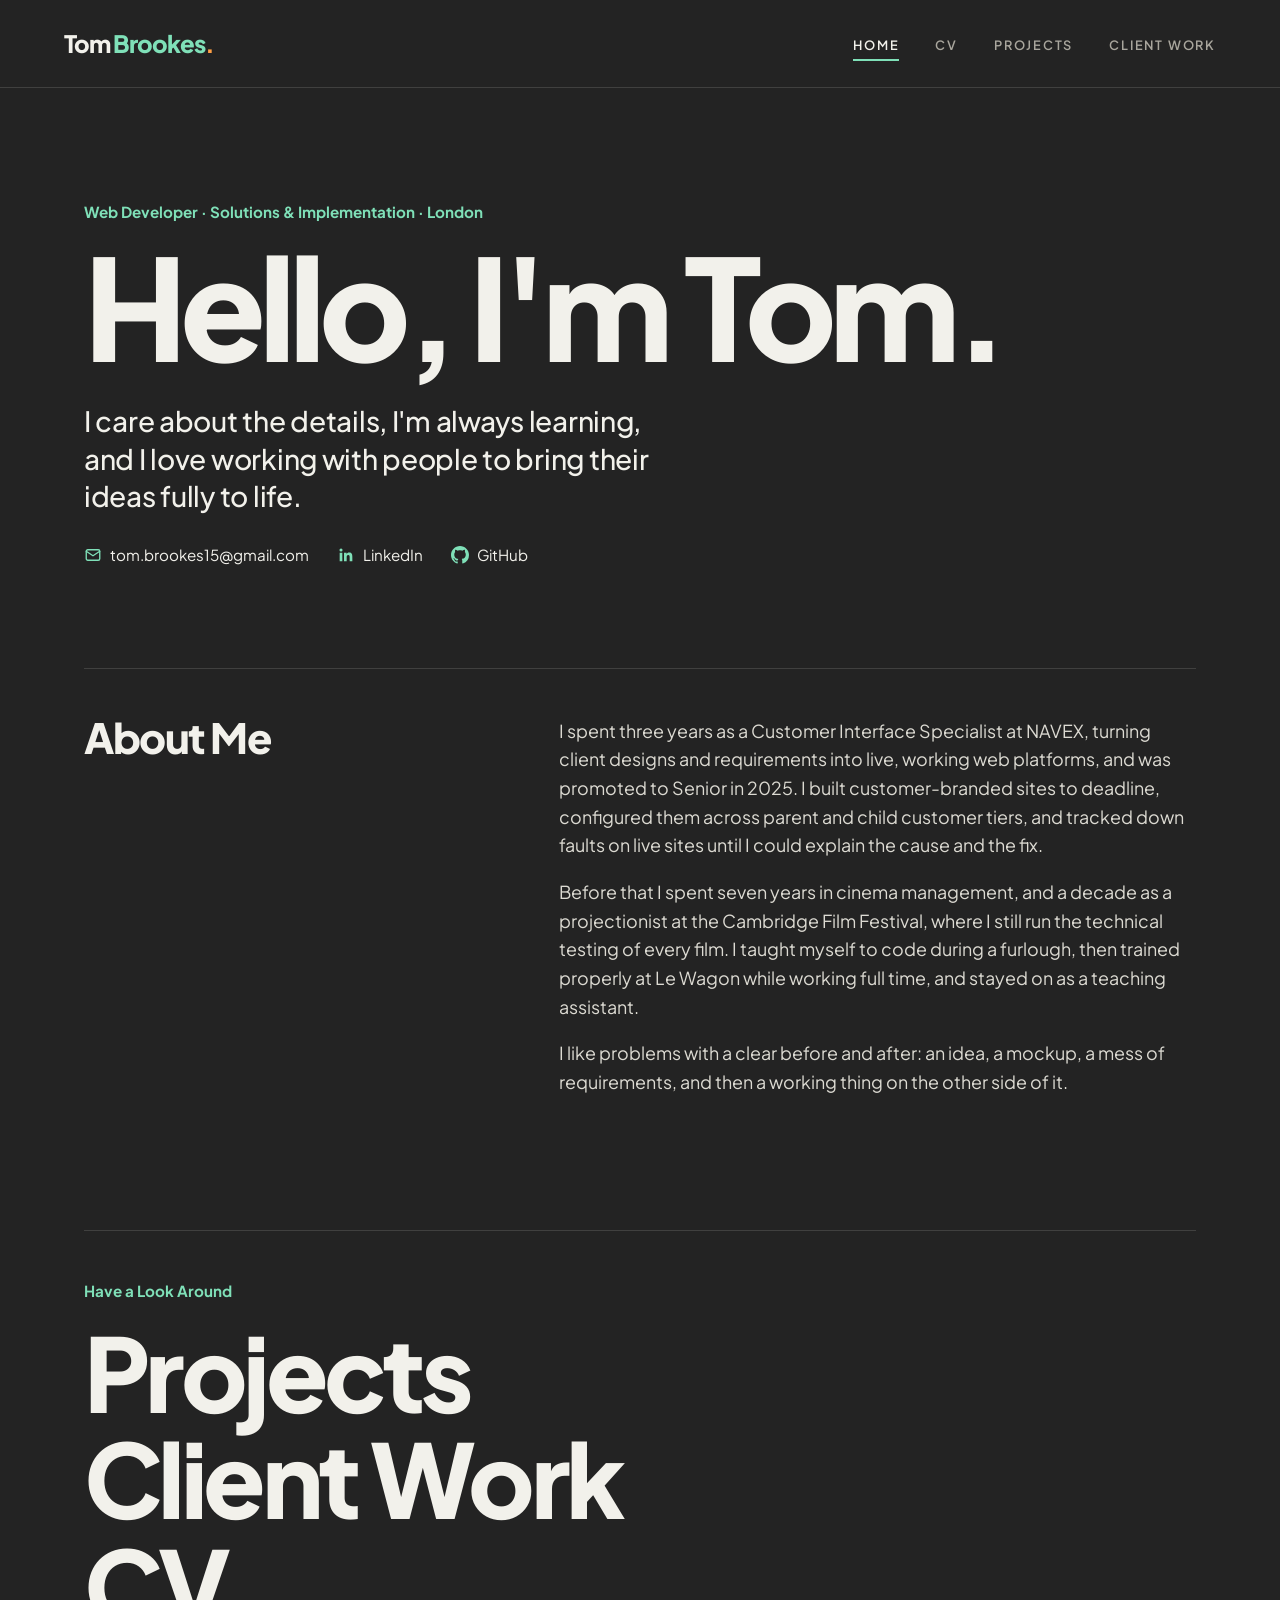
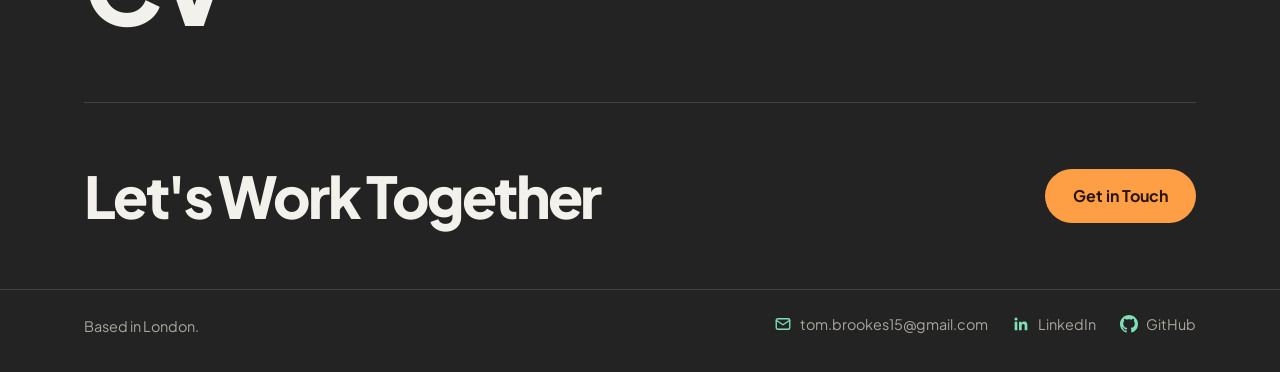
==== commit 3321cf0f: "final edits" ====
--- a/index.html
+++ b/index.html
@@ -4,20 +4,20 @@
   <meta charset="utf-8">
   <meta name="viewport" content="width=device-width, initial-scale=1">
   <title>Tom Brookes — Web Developer</title>
-  <meta name="description" content="Tom Brookes, London-based web developer. I care about the details, I&#39;m always learning, and I love working with people to bring their ideas fully to life.">
+  <meta name="description" content="Tom Brookes, London-based web developer. I care about the details, I'm always learning, and I love working with people to bring their ideas fully to life.">
   <link rel="stylesheet" href="css/style.css">
 </head>
 <body>
   <a class="skip-link" href="#main">Skip to main content</a>
 
   <header class="site-header">
-    <a class="logo" href="index.html">Tom Brookes<span>.</span></a>
+    <a class="logo" href="index.html">Tom <span class="logo-last">Brookes</span><span class="logo-dot">.</span></a>
     <nav class="site-nav" aria-label="Main">
       <ul>
         <li><a href="index.html" aria-current="page">Home</a></li>
         <li><a href="cv.html">CV</a></li>
         <li><a href="projects.html">Projects</a></li>
-        <li><a href="client-work.html">Client work</a></li>
+        <li><a href="client-work.html">Client Work</a></li>
       </ul>
     </nav>
   </header>
@@ -25,7 +25,7 @@
   <main id="main" class="page">
     <section class="about-hero">
       <div>
-        <p class="eyebrow">Web developer · Solutions &amp; implementation · London</p>
+        <p class="eyebrow">Web Developer · Solutions & Implementation · London</p>
         <h1>Hello, I'm Tom.</h1>
         <p class="statement">I care about the details, I'm always learning, and I love working with people to bring their ideas fully to life.</p>
         <ul class="contact-links">
@@ -37,7 +37,7 @@
     </section>
 
     <section class="about-body split">
-      <h2>About me</h2>
+      <h2>About Me</h2>
       <div>
         <p>I spent three years as a Customer Interface Specialist at NAVEX, turning client designs and requirements into live, working web platforms, and was promoted to Senior in 2025. I built customer-branded sites to deadline, configured them across parent and child customer tiers, and tracked down faults on live sites until I could explain the cause and the fix.</p>
         <p>Before that I spent seven years in cinema management, and a decade as a projectionist at the Cambridge Film Festival, where I still run the technical testing of every film. I taught myself to code during a furlough, then trained properly at Le Wagon while working full time, and stayed on as a teaching assistant.</p>
@@ -47,10 +47,10 @@
     </section>
 
     <section class="big-links" aria-labelledby="explore">
-      <h2 id="explore" class="eyebrow">Have a look around</h2>
+      <h2 id="explore" class="eyebrow">Have a Look Around</h2>
       <ul>
         <li><a href="projects.html">Projects <span aria-hidden="true">→</span></a></li>
-        <li><a href="client-work.html">Client work <span aria-hidden="true">→</span></a></li>
+        <li><a href="client-work.html">Client Work <span aria-hidden="true">→</span></a></li>
         <li><a href="cv.html">CV <span aria-hidden="true">→</span></a></li>
       </ul>
     </section>
@@ -58,8 +58,8 @@
 
   <footer class="site-footer">
     <div class="footer-cta">
-      <p class="footer-big">Got an idea?<br>Let's make it work.</p>
-      <a class="button" href="mailto:tom.brookes15@gmail.com">Get in touch</a>
+      <p class="footer-big">Let's Work Together</p>
+      <a class="button" href="mailto:tom.brookes15@gmail.com">Get in Touch</a>
     </div>
     <div class="footer-row">
     <span>Based in London.</span>
--- a/css/style.css
+++ b/css/style.css
@@ -75,7 +75,8 @@
   text-decoration: none;
   white-space: nowrap;
 }
-.logo span { color: var(--accent); }
+.logo .logo-last { color: var(--accent); }
+.logo .logo-dot { color: var(--cta); }
 
 .site-nav ul {
   list-style: none;
@@ -336,6 +337,12 @@
   color: var(--muted);
   font-size: .9rem;
 }
+.slide-media.wide {
+  background-color: #1e293a;
+  background-size: contain;
+  background-repeat: no-repeat;
+  background-position: center;
+}
 .slide-media.placeholder {
   background: repeating-linear-gradient(135deg, var(--stripe-a) 0 12px, var(--stripe-b) 12px 24px);
 }
@@ -393,15 +400,26 @@
 .counter { font-family: var(--display); font-size: 1.05rem; min-width: 64px; }
 .counter .total { color: var(--muted); }
 
-.dots { display: flex; gap: 8px; }
+.dots { display: flex; gap: 0; }
 .dots button {
-  width: 10px; height: 10px; padding: 0;
-  border-radius: 999px; border: 0;
+  width: 24px; height: 24px; padding: 0;
+  border: 0;
+  background: none;
+  cursor: pointer;
+  display: grid;
+  place-items: center;
+  transition: width .2s;
+}
+.dots button::before {
+  content: '';
+  width: 10px; height: 10px;
+  border-radius: 999px;
   background: var(--line);
-  cursor: pointer;
   transition: width .2s, background .2s;
 }
-.dots button[aria-current="true"] { width: 28px; background: var(--accent); }
+.dots button[aria-current="true"] { width: 40px; }
+.dots button[aria-current="true"]::before { width: 28px; background: var(--accent); }
+.dots button:focus-visible { outline: 2px solid var(--accent); outline-offset: 0; border-radius: 999px; }
 
 .arrows { display: flex; gap: 8px; }
 .arrows button {
@@ -468,7 +486,7 @@
 body { font-size: 17px; }
 
 .logo { font-weight: 800; font-size: 1.5rem; letter-spacing: -.04em; }
-.logo:hover { color: var(--accent); }
+.logo:hover { opacity: .85; }
 
 h1, h2, h3 { font-family: var(--display); font-weight: 800; letter-spacing: -.035em; }
 .eyebrow { color: var(--accent); font-size: .95rem; font-weight: 700; letter-spacing: 0; text-transform: none; }
@@ -500,8 +518,14 @@
 .button { border-radius: 999px; padding: 14px 28px; font-weight: 700; font-size: 1rem; }
 
 .site-footer { display: block; padding: clamp(56px, 8vw, 96px) var(--gutter) 32px; }
+.footer-cta,
+.footer-row {
+  max-width: calc(1240px - 2 * var(--gutter));
+  margin-left: auto;
+  margin-right: auto;
+}
 .footer-cta { display: flex; flex-wrap: wrap; justify-content: space-between; align-items: end; gap: 24px; margin-bottom: 56px; }
-.footer-big { margin: 0; font-family: var(--display); font-weight: 800; font-size: clamp(2.2rem, 6vw, 4.6rem); line-height: 1; letter-spacing: -.045em; color: var(--ink); }
+.footer-big { margin: 0; font-family: var(--display); font-weight: 800; font-size: clamp(2rem, 4.6vw, 3.6rem); line-height: 1; letter-spacing: -.045em; color: var(--ink); }
 .footer-row { display: flex; flex-wrap: wrap; justify-content: space-between; align-items: center; gap: 12px; padding-top: 24px; border-top: 1px solid var(--line); }
 .is-sideways .site-footer { display: flex; padding: 12px var(--gutter); }
 
@@ -537,3 +561,16 @@
   .slide h2, .slide.intro h1 { font-size: clamp(2rem, 9vw, 2.6rem); line-height: 1; letter-spacing: -.04em; }
   .slide-media { height: 26vh; }
 }
+
+main.page + .site-footer { border-top: 0; padding-top: 0; overflow-x: clip; }
+main.page + .site-footer .footer-cta { border-top: 1px solid var(--line); padding: clamp(40px, 5vw, 64px) 0; margin-bottom: 0; align-items: center; }
+main.page + .site-footer .footer-row { border-top: 0; position: relative; }
+main.page + .site-footer .footer-row::before {
+  content: '';
+  position: absolute;
+  top: 0;
+  left: 50%;
+  width: 100vw;
+  transform: translateX(-50%);
+  border-top: 1px solid var(--line);
+}
